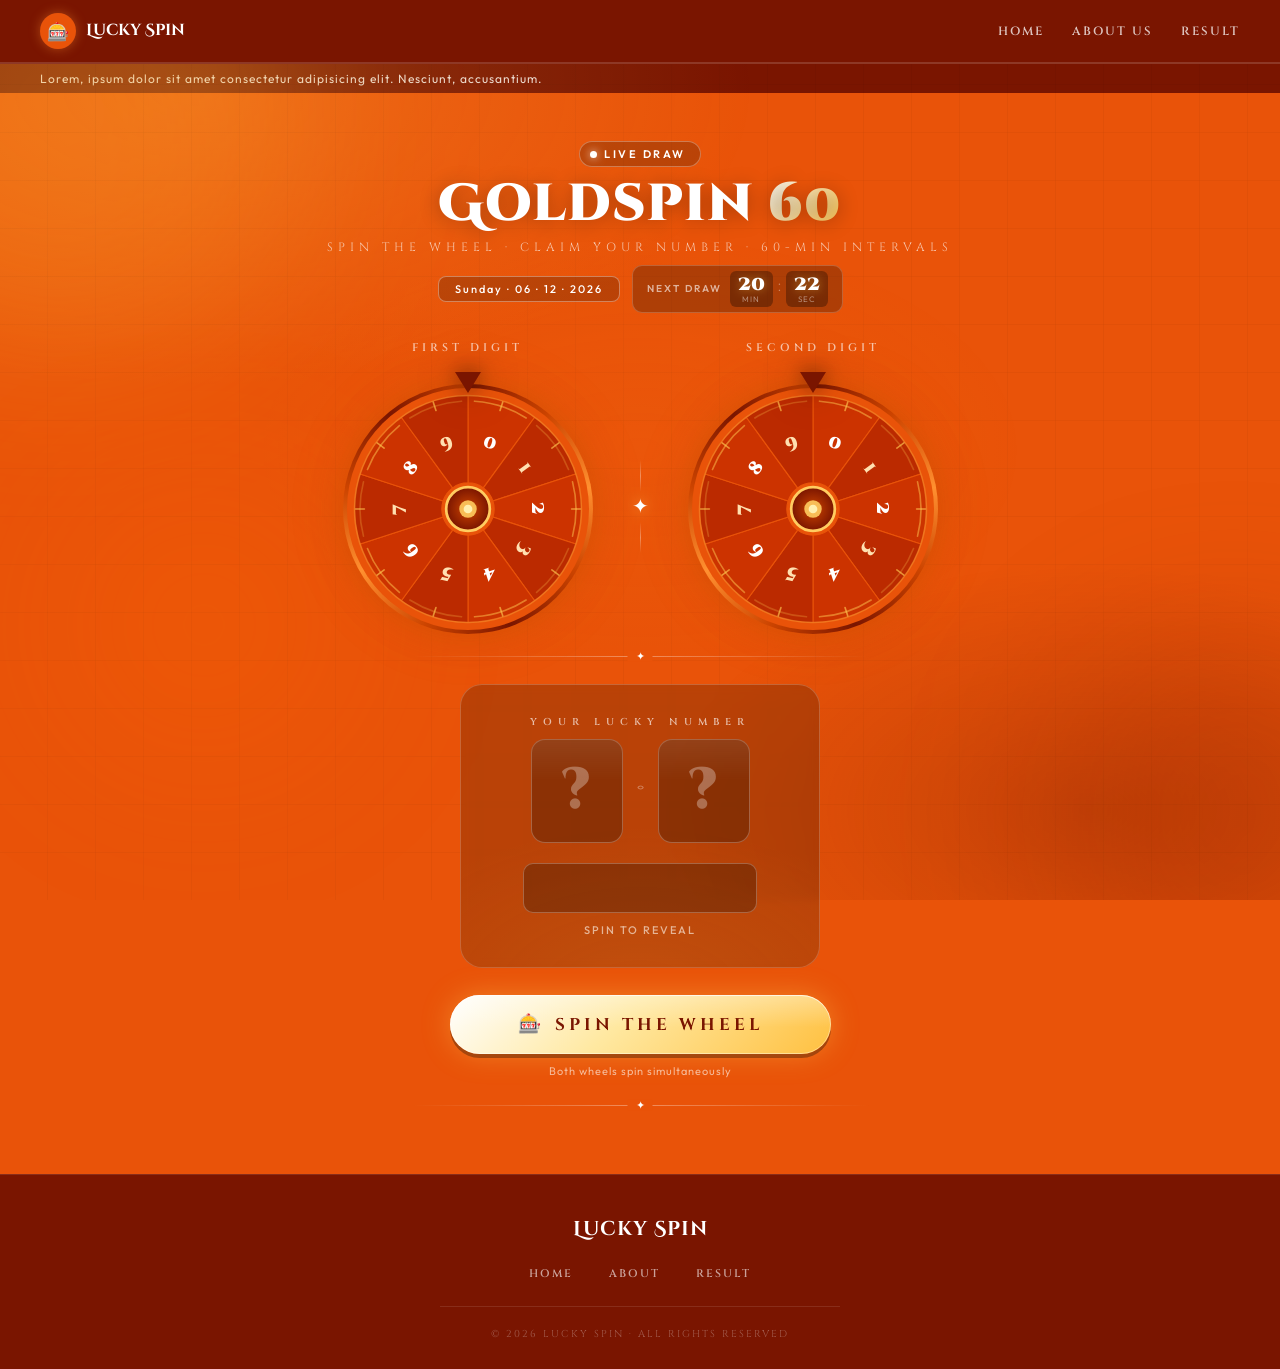
==== goldspin-60.html @ 9b2d977c "Second commit" ====
<!doctype html>
<html lang="en">

<head>
  <meta charset="UTF-8" />
  <meta name="viewport" content="width=device-width, initial-scale=1.0" />
  <title>Goldspin 60 - Lucky Spin</title>
  <link
    href="https://fonts.googleapis.com/css2?family=Cinzel+Decorative:wght@700;900&family=Cinzel:wght@400;600;700&family=Outfit:wght@300;400;500;600&display=swap"
    rel="stylesheet" />
  <link rel="stylesheet" href="style.css">
</head>

<body data-game-mode="goldspin-60">

  <!-- FIXED HEADER -->
  <header class="site-header" id="siteHeader">
    <a class="hdr-logo" href="#">
      <div class="hdr-logo-icon">🎰</div>
      <div class="hdr-logo-text">
        Lucky Spin
      </div>
    </a>
    <nav class="hdr-nav">
      <a href="index.html">Home</a>
      <a href="#">About Us</a>
      <a href="result.html">Result</a>
    </nav>
  </header>

  <!-- LIVE TICKER -->
  <div class="ticker">
    <span class="ticker-text">Lorem, ipsum dolor sit amet consectetur adipisicing elit. Nesciunt, accusantium.</span>
  </div>

  <div class="bg">
    <div class="orb o1"></div>
    <div class="orb o2"></div>
    <div class="orb o3"></div>
  </div>
  <div class="particles" id="particles"></div>

  <main class="wrap">

    <!-- HEADER -->
    <section class="hdr">
      <div class="live-pill"><span class="live-dot"></span>Live Draw</div>
      <h1 class="title">Goldspin <span class="ff">60</span></h1>
      <p class="tagline">Spin the Wheel · Claim Your Number · 60-Min Intervals</p>
      <div class="date-row">
        <span class="date-chip" id="dateChip">—</span>
        <!-- COUNTDOWN -->
        <div class="countdown-wrap">
          <span class="cd-label">Next Draw</span>
          <div class="cd-slots">
            <div class="cd-slot"><span class="cd-num" id="cd-m">00</span><span class="cd-unit">min</span></div>
            <span class="cd-sep">:</span>
            <div class="cd-slot"><span class="cd-num" id="cd-s">00</span><span class="cd-unit">sec</span></div>
          </div>
        </div>
      </div>
    </section>

    <!-- WHEELS -->
    <section class="stage" id="lucky-number">
      <div class="wcol">
        <span class="dtag">First Digit</span>
        <div class="ptr-wrap">
          <div class="ptr">
            <div class="ptr-head"></div>
            <div class="ptr-stem"></div>
          </div>
        </div>
        <div class="wframe">
          <div class="wring" id="ring1"></div>
          <svg class="wsvg" id="wheel1" viewBox="0 0 220 220" xmlns="http://www.w3.org/2000/svg">
            <defs>
              <radialGradient id="hg" cx="50%" cy="50%" r="50%">
                <stop offset="0%" stop-color="#cc4400" />
                <stop offset="100%" stop-color="#7a1500" />
              </radialGradient>
            </defs>
            <g id="w1-group" transform="rotate(0 110 110)"></g>
            <circle cx="110" cy="110" r="20" fill="url(#hg)" stroke="#ffcc60" stroke-width="2.5" />
            <circle cx="110" cy="110" r="8" fill="#ffcc60" opacity=".9" />
            <circle cx="110" cy="110" r="4" fill="#fff0b0" />
          </svg>
        </div>
      </div>
      <div class="conn">
        <div class="cline"></div>
        <div class="cicon">✦</div>
        <div class="cline"></div>
      </div>
      <div class="wcol">
        <span class="dtag">Second Digit</span>
        <div class="ptr-wrap">
          <div class="ptr">
            <div class="ptr-head"></div>
            <div class="ptr-stem"></div>
          </div>
        </div>
        <div class="wframe">
          <div class="wring" id="ring2"></div>
          <svg class="wsvg" id="wheel2" viewBox="0 0 220 220" xmlns="http://www.w3.org/2000/svg">
            <g id="w2-group" transform="rotate(0 110 110)"></g>
            <circle cx="110" cy="110" r="20" fill="url(#hg)" stroke="#ffcc60" stroke-width="2.5" />
            <circle cx="110" cy="110" r="8" fill="#ffcc60" opacity=".9" />
            <circle cx="110" cy="110" r="4" fill="#fff0b0" />
          </svg>
        </div>
      </div>
    </section>

    <div class="rule"></div>

    <div class="rcard" id="resultCard">
      <span class="rbrow">Your Lucky Number</span>
      <div class="rdigits">
        <div class="dbox" id="dbox1"><span class="dval dim" id="dval1">?</span></div>
        <div class="dsep">·</div>
        <div class="dbox" id="dbox2"><span class="dval dim" id="dval2">?</span></div>
      </div>
      <input type="text" id="luckyInput" readonly style="margin-top: 10px; text-align: center; font-size: 18px;">
      <span class="rsub" id="rsub">Spin to reveal</span>
    </div>

    <div class="sarea">
      <button class="sbtn" id="spinBtn" onclick="spinWheels()">
        <span class="sbtn-inner"><span class="sicon">🎰</span>Spin the Wheel</span>
      </button>
      <span class="shint">Both wheels spin simultaneously</span>
    </div>

    <div class="rule"></div>

  </main>

  <!-- FOOTER -->
  <footer class="site-footer">
    <div class="footer-logo">
      Lucky Spin
    </div>
    <nav class="footer-nav">
      <a href="index.html">Home</a>
      <a href="#">About</a>
      <a href="result.html">Result</a>
    </nav>
    <div class="footer-rule"></div>
    <p class="footer-copy">© 2026 Lucky Spin · All Rights Reserved</p>
  </footer>

  <script src="custom.js"></script>
</body>

</html>
---- style.css ----
:root {
    --ink: #e95309;
    --deep: #d14a06;
    --card: #c94200;
    --border: rgba(255, 255, 255, 0.15);
    --gold: #fff0c0;
    --gold2: #ffffff;
    --gold3: #ffe090;
    --crimson: #7a1500;
    --teal: #ff9a40;
    --text: #fff8f0;
    --muted: rgba(255, 255, 255, 0.6);
    --dim: rgba(255, 255, 255, 0.25);
    --glow-g: rgba(255, 230, 150, 0.5);
    --wheel-size: min(220px, 42vw);
    --hdr-h: 64px;
}

@media(max-width:480px) {
    :root {
        --wheel-size: min(148px, 43vw);
        --hdr-h: 56px;
    }
}

@media(min-width:600px) {
    :root {
        --wheel-size: min(240px, 38vw);
    }
}

@media(min-width:900px) {
    :root {
        --wheel-size: 240px;
    }
}

*,
*::before,
*::after {
    margin: 0;
    padding: 0;
    box-sizing: border-box;
}

html {
    font-size: 16px;
    scroll-behavior: smooth;
}

body {
    min-height: 100vh;
    background: var(--ink);
    font-family: "Outfit", sans-serif;
    display: flex;
    flex-direction: column;
    align-items: center;
    overflow-x: hidden;
    position: relative;
}

/* ── FIXED HEADER ── */
.site-header {
    position: fixed;
    top: 0;
    left: 0;
    right: 0;
    z-index: 200;
    height: var(--hdr-h);
    background: var(--crimson);
    border-bottom: 2px solid rgba(255, 255, 255, 0.15);
    display: flex;
    align-items: center;
    justify-content: space-between;
    padding: 0 clamp(14px, 4vw, 40px);
    transition: background 0.3s, box-shadow 0.3s;
}

.site-header.scrolled {
    background: rgba(90, 10, 0, 0.97);
    box-shadow: 0 4px 30px rgba(0, 0, 0, 0.4);
    backdrop-filter: blur(12px);
}

.hdr-logo {
    display: flex;
    align-items: center;
    gap: 10px;
    text-decoration: none;
}

.hdr-logo-icon {
    width: 36px;
    height: 36px;
    border-radius: 50%;
    background: var(--ink);
    display: flex;
    align-items: center;
    justify-content: center;
    font-size: 18px;
    flex-shrink: 0;
    box-shadow: 0 0 12px rgba(255, 150, 50, 0.4);
}

.hdr-logo-text {
    font-family: "Cinzel Decorative", serif;
    font-size: clamp(11px, 2.5vw, 16px);
    font-weight: 700;
    color: #fff;
    line-height: 1.2;
}

.hdr-logo-text span {
    display: block;
    font-family: "Cinzel", serif;
    font-size: 0.7em;
    font-weight: 400;
    color: rgba(255, 255, 255, 0.6);
    letter-spacing: 2px;
    text-transform: uppercase;
}

.hdr-nav {
    display: flex;
    align-items: center;
    gap: clamp(10px, 3vw, 28px);
}

.hdr-nav a {
    font-family: "Cinzel", serif;
    font-size: clamp(9px, 1.8vw, 12px);
    font-weight: 600;
    letter-spacing: 2px;
    text-transform: uppercase;
    color: rgba(255, 255, 255, 0.75);
    text-decoration: none;
    transition: color 0.2s;
    padding: 4px 0;
    border-bottom: 1.5px solid transparent;
}

.hdr-nav a:hover {
    color: #fff;
    border-bottom-color: rgba(255, 200, 80, 0.7);
}

.hdr-nav a.active {
    color: #fff;
    border-bottom-color: #fff;
}

/* ── LIVE TICKER ── */
.ticker {
    width: 100%;
    background: var(--crimson);
    padding: 7px clamp(14px, 4vw, 40px);
    display: flex;
    align-items: center;
    gap: 12px;
    margin-top: var(--hdr-h);
    overflow: hidden;
}

.ticker-label {
    flex-shrink: 0;
    background: var(--ink);
    border-radius: 4px;
    padding: 2px 8px;
    font-size: 10px;
    font-weight: 700;
    letter-spacing: 2px;
    text-transform: uppercase;
    color: #fff;
}

.ticker-text {
    font-size: clamp(10px, 2vw, 12px);
    color: rgba(255, 255, 255, 0.85);
    letter-spacing: 1px;
    white-space: nowrap;
    animation: scrollTicker 28s linear infinite;
}

@keyframes scrollTicker {
    from {
        transform: translateX(100vw);
    }

    to {
        transform: translateX(-100%);
    }
}

/* ── BG ── */
.bg {
    position: fixed;
    inset: 0;
    pointer-events: none;
    z-index: 0;
    overflow: hidden;
}

.bg::before {
    content: "";
    position: absolute;
    inset: 0;
    background:
        radial-gradient(ellipse 80% 60% at 15% 10%, rgba(255, 200, 80, .18) 0%, transparent 55%),
        radial-gradient(ellipse 60% 50% at 85% 90%, rgba(100, 20, 0, .25) 0%, transparent 55%),
        radial-gradient(ellipse 50% 40% at 50% 50%, rgba(255, 120, 20, .1) 0%, transparent 60%);
}

.bg::after {
    content: "";
    position: absolute;
    inset: 0;
    background-image:
        repeating-linear-gradient(0deg, transparent, transparent 47px, rgba(0, 0, 0, .06) 48px),
        repeating-linear-gradient(90deg, transparent, transparent 47px, rgba(0, 0, 0, .06) 48px);
}

.orb {
    position: absolute;
    border-radius: 50%;
    filter: blur(90px);
    opacity: .22;
    animation: drift 20s ease-in-out infinite alternate;
}

.o1 {
    width: 500px;
    height: 500px;
    background: #ffb830;
    top: -15%;
    left: -15%;
    animation-delay: 0s;
}

.o2 {
    width: 350px;
    height: 350px;
    background: #7a1500;
    bottom: -10%;
    right: -10%;
    animation-delay: -8s;
}

.o3 {
    width: 280px;
    height: 280px;
    background: #ff6a00;
    bottom: 15%;
    left: 5%;
    animation-delay: -14s;
}

@keyframes drift {
    from {
        transform: translate(0, 0) scale(1);
    }

    to {
        transform: translate(50px, 35px) scale(1.12);
    }
}

/* ── MAIN WRAP ── */
.wrap {
    position: relative;
    z-index: 10;
    width: 100%;
    max-width: 860px;
    padding: clamp(20px, 5vw, 48px) clamp(14px, 4vw, 40px);
    display: flex;
    flex-direction: column;
    align-items: center;
    gap: clamp(18px, 3vh, 30px);
}

/* ── HEADER SECTION ── */
.hdr {
    text-align: center;
}

.live-pill {
    display: inline-flex;
    align-items: center;
    gap: 7px;
    background: rgba(0, 0, 0, .2);
    border: 1px solid rgba(255, 255, 255, .3);
    border-radius: 100px;
    padding: 5px 14px 5px 10px;
    font-size: clamp(9px, 2vw, 11px);
    font-weight: 600;
    letter-spacing: 2.5px;
    color: #fff;
    text-transform: uppercase;
    margin-bottom: 10px;
}

.live-dot {
    width: 7px;
    height: 7px;
    border-radius: 50%;
    background: #fff;
    box-shadow: 0 0 8px rgba(255, 255, 255, .8);
    animation: blink 1.4s ease-in-out infinite;
}

@keyframes blink {

    0%,
    100% {
        opacity: 1
    }

    50% {
        opacity: .2
    }
}

.title {
    font-family: "Cinzel Decorative", serif;
    font-size: clamp(20px, 5.5vw, 52px);
    font-weight: 900;
    line-height: 1.05;
    color: #fff;
    letter-spacing: 1px;
    text-shadow: 0 2px 20px rgba(0, 0, 0, .3);
}

.ff {
    background: linear-gradient(135deg, #fff 0%, #ffe0a0 50%, #ffc040 100%);
    -webkit-background-clip: text;
    -webkit-text-fill-color: transparent;
    background-clip: text;
}

.tagline {
    margin-top: 7px;
    font-family: "Cinzel", serif;
    font-size: clamp(9px, 2vw, 12px);
    letter-spacing: clamp(2px, 1vw, 5px);
    color: rgba(255, 255, 255, .65);
    text-transform: uppercase;
}

/* ── DATE + COUNTDOWN ROW ── */
.date-row {
    display: flex;
    align-items: center;
    justify-content: center;
    gap: 12px;
    flex-wrap: wrap;
    margin-top: 10px;
}

.date-chip {
    display: inline-block;
    background: rgba(0, 0, 0, .2);
    border: 1px solid rgba(255, 255, 255, .35);
    border-radius: 8px;
    padding: 5px 16px;
    font-size: clamp(9px, 2vw, 11px);
    font-weight: 500;
    letter-spacing: 2px;
    color: #fff;
}

/* ── COUNTDOWN ── */
.countdown-wrap {
    display: flex;
    align-items: center;
    gap: 8px;
    background: rgba(0, 0, 0, .25);
    border: 1px solid rgba(255, 255, 255, .2);
    border-radius: 10px;
    padding: 5px 14px;
}

.cd-label {
    font-size: clamp(8px, 1.8vw, 10px);
    font-weight: 600;
    letter-spacing: 2px;
    color: rgba(255, 255, 255, .6);
    text-transform: uppercase;
    flex-shrink: 0;
}

.cd-slots {
    display: flex;
    align-items: center;
    gap: 5px;
}

.cd-slot {
    display: flex;
    flex-direction: column;
    align-items: center;
    background: rgba(0, 0, 0, .3);
    border-radius: 6px;
    padding: 3px 8px;
    min-width: 36px;
}

.cd-num {
    font-family: "Cinzel Decorative", serif;
    font-size: clamp(14px, 3vw, 20px);
    font-weight: 900;
    color: #fff;
    line-height: 1;
    text-shadow: 0 0 10px rgba(255, 200, 80, .5);
}

.cd-unit {
    font-size: 8px;
    color: rgba(255, 255, 255, .45);
    letter-spacing: 1px;
    text-transform: uppercase;
}

.cd-sep {
    font-family: "Cinzel Decorative", serif;
    font-size: 16px;
    color: rgba(255, 255, 255, .4);
    margin-bottom: 6px;
}

/* ── CURRENT DAY RESULTS ── */
.today-section {
    width: 100%;
    background: rgba(0, 0, 0, .2);
    border: 1px solid rgba(255, 255, 255, .2);
    border-radius: clamp(14px, 3vw, 22px);
    overflow: hidden;
    backdrop-filter: blur(4px);
}

.today-header {
    background: rgba(0, 0, 0, .25);
    padding: 12px 20px;
    display: flex;
    align-items: center;
    justify-content: space-between;
}

.today-title {
    font-family: "Cinzel", serif;
    font-size: clamp(10px, 2vw, 13px);
    font-weight: 700;
    letter-spacing: 3px;
    text-transform: uppercase;
    color: #fff;
}

.today-date-badge {
    background: var(--ink);
    border-radius: 6px;
    padding: 3px 10px;
    font-family: "Cinzel", serif;
    font-size: clamp(9px, 1.8vw, 11px);
    font-weight: 600;
    letter-spacing: 2px;
    color: #fff;
}

.today-grid {
    display: grid;
    grid-template-columns: repeat(8, 1fr);
    gap: 1px;
    background: rgba(255, 255, 255, .08);
}

.today-cell {
    background: rgba(0, 0, 0, .15);
    padding: 12px 6px;
    display: flex;
    flex-direction: column;
    align-items: center;
    gap: 4px;
}

.today-cell:hover {
    background: rgba(255, 255, 255, .05);
}

.tc-round {
    font-family: "Outfit", sans-serif;
    font-size: clamp(8px, 1.5vw, 10px);
    font-weight: 500;
    color: rgba(255, 255, 255, .4);
    letter-spacing: 1px;
}

.tc-patti {
    font-family: "Cinzel Decorative", serif;
    font-size: clamp(13px, 2.5vw, 18px);
    font-weight: 700;
    color: #fff;
    text-shadow: 0 0 8px rgba(255, 200, 80, .3);
}

.tc-num {
    font-family: "Cinzel Decorative", serif;
    font-size: clamp(18px, 3.5vw, 26px);
    font-weight: 900;
    color: #ffd060;
    text-shadow: 0 0 12px rgba(255, 200, 80, .5);
}

.tc-empty .tc-patti,
.tc-empty .tc-num {
    color: rgba(255, 255, 255, .2);
}

@media(max-width:540px) {
    .today-grid {
        grid-template-columns: repeat(4, 1fr);
    }
}

/* ── RULE ── */
.rule {
    width: 100%;
    max-width: 460px;
    height: 1px;
    background: linear-gradient(90deg, transparent, rgba(255, 255, 255, .35), transparent);
    position: relative;
}

.rule::before {
    content: "✦";
    position: absolute;
    top: 50%;
    left: 50%;
    transform: translate(-50%, -50%);
    color: #fff;
    font-size: 11px;
    background: var(--ink);
    padding: 0 8px;
    line-height: 1;
}

/* ── WHEELS ── */
.stage {
    display: flex;
    align-items: center;
    justify-content: center;
    gap: clamp(10px, 3.5vw, 44px);
    width: 100%;
}

.wcol {
    display: flex;
    flex-direction: column;
    align-items: center;
    gap: 0;
}

.dtag {
    font-family: "Cinzel", serif;
    font-size: clamp(8px, 1.8vw, 11px);
    font-weight: 600;
    letter-spacing: clamp(2px, 1vw, 4px);
    color: rgba(255, 255, 255, .65);
    text-transform: uppercase;
    margin-bottom: clamp(6px, 1.5vh, 12px);
}

.ptr-wrap {
    width: var(--wheel-size);
    height: 26px;
    display: flex;
    justify-content: center;
    align-items: flex-end;
    z-index: 20;
    margin-bottom: -4px;
}

.ptr {
    display: flex;
    flex-direction: column;
    align-items: center;
}

.ptr-head {
    width: 0;
    height: 0;
    border-left: clamp(8px, 2vw, 13px) solid transparent;
    border-right: clamp(8px, 2vw, 13px) solid transparent;
    border-top: clamp(14px, 2.8vw, 21px) solid #7a1500;
    filter: drop-shadow(0 0 10px rgba(0, 0, 0, .5)) drop-shadow(0 0 20px rgba(100, 20, 0, .4));
}

.ptr-stem {
    width: 3px;
    height: 0;
    background: #7a1500;
}

.wframe {
    position: relative;
    width: var(--wheel-size);
    height: var(--wheel-size);
}

.wring {
    position: absolute;
    inset: -5px;
    border-radius: 50%;
    background: conic-gradient(from 0deg, #7a1500, #cc4400, #ff9030, #cc4400, #7a1500, #cc4400, #ff9030, #cc4400, #7a1500, #cc4400);
    box-shadow: 0 0 28px rgba(200, 80, 0, .5), 0 0 55px rgba(200, 80, 0, .2);
    transition: box-shadow 0.4s;
    z-index: -1;
}

.wring::before {
    content: "";
    position: absolute;
    inset: 4px;
    border-radius: 50%;
    background: var(--ink);
}

.wring.hot {
    animation: ringPulse 0.55s ease-in-out infinite alternate;
}

@keyframes ringPulse {
    from {
        box-shadow: 0 0 35px rgba(255, 150, 50, .5), 0 0 70px rgba(255, 150, 50, .25);
    }

    to {
        box-shadow: 0 0 65px rgba(255, 200, 80, .7), 0 0 120px rgba(255, 200, 80, .4), 0 0 190px rgba(255, 150, 50, .2);
    }
}

.wsvg {
    width: 100%;
    height: 100%;
    border-radius: 50%;
    display: block;
}

/* CONNECTOR */
.conn {
    display: flex;
    flex-direction: column;
    align-items: center;
    gap: 5px;
    padding-top: clamp(26px, 5vh, 46px);
    flex-shrink: 0;
}

.cline {
    width: 1px;
    height: clamp(20px, 3.5vh, 38px);
    background: linear-gradient(to bottom, transparent, rgba(255, 255, 255, .35), transparent);
}

.cicon {
    font-family: "Cinzel Decorative", serif;
    font-size: clamp(13px, 2.8vw, 20px);
    color: #fff;
    text-shadow: 0 0 14px rgba(255, 200, 80, .7);
    line-height: 1;
}

/* RESULT CARD */
.rcard {
    position: relative;
    background: rgba(0, 0, 0, .2);
    border: 1px solid rgba(255, 255, 255, .2);
    border-radius: clamp(14px, 3vw, 22px);
    padding: clamp(18px, 3vw, 30px) clamp(22px, 5vw, 52px);
    display: flex;
    flex-direction: column;
    align-items: center;
    gap: 10px;
    overflow: hidden;
    transition: border-color 0.4s, box-shadow 0.4s;
    width: 100%;
    max-width: 360px;
    backdrop-filter: blur(4px);
}

.rcard::before {
    content: "";
    position: absolute;
    inset: 0;
    background: radial-gradient(ellipse 80% 60% at 50% 110%, rgba(255, 200, 80, .1), transparent);
    pointer-events: none;
}

.rcard.lit {
    border-color: rgba(255, 255, 255, .55);
    box-shadow: 0 0 40px rgba(255, 200, 80, .2), 0 8px 40px rgba(0, 0, 0, .3);
}

.rbrow {
    font-family: "Cinzel", serif;
    font-size: clamp(8px, 1.8vw, 10px);
    font-weight: 600;
    letter-spacing: clamp(3px, 1vw, 6px);
    color: rgba(255, 255, 255, .65);
    text-transform: uppercase;
}

.rdigits {
    display: flex;
    align-items: center;
    gap: clamp(6px, 2vw, 14px);
}

.dbox {
    width: clamp(60px, 13vw, 92px);
    height: clamp(68px, 15vw, 104px);
    background: rgba(0, 0, 0, .25);
    border: 1.5px solid rgba(255, 255, 255, .25);
    border-radius: clamp(10px, 2vw, 14px);
    display: flex;
    align-items: center;
    justify-content: center;
    overflow: hidden;
    transition: border-color 0.4s, box-shadow 0.4s;
    position: relative;
}

.dbox::after {
    content: "";
    position: absolute;
    top: 0;
    left: 0;
    right: 0;
    height: 40%;
    background: linear-gradient(to bottom, rgba(255, 255, 255, .08), transparent);
    pointer-events: none;
}

.dbox.lit {
    border-color: rgba(255, 255, 255, .7);
    box-shadow: 0 0 18px rgba(255, 200, 80, .25), inset 0 0 22px rgba(255, 200, 80, .1);
}

.dval {
    font-family: "Cinzel Decorative", serif;
    font-size: clamp(34px, 7.5vw, 58px);
    font-weight: 900;
    color: #fff;
    text-shadow: 0 0 18px rgba(255, 200, 80, .6);
    line-height: 1;
    transition: color 0.3s, text-shadow 0.3s;
}

.dval.dim {
    color: rgba(255, 255, 255, .3);
    text-shadow: none;
}

.dsep {
    font-family: "Cinzel Decorative", serif;
    font-size: clamp(26px, 5.5vw, 42px);
    color: rgba(255, 255, 255, .35);
    line-height: 1;
    margin-bottom: 3px;
}

.rsub {
    font-size: clamp(9px, 1.8vw, 11px);
    font-weight: 500;
    letter-spacing: 2px;
    color: rgba(255, 255, 255, .6);
    text-transform: uppercase;
}

/* SPIN BTN */
.sarea {
    display: flex;
    flex-direction: column;
    align-items: center;
    gap: 10px;
}

.sbtn {
    position: relative;
    border: none;
    cursor: pointer;
    border-radius: 100px;
    padding: clamp(13px, 2.5vh, 17px) clamp(32px, 7vw, 68px);
    font-family: "Cinzel", serif;
    font-size: clamp(13px, 2.8vw, 17px);
    font-weight: 700;
    letter-spacing: clamp(2px, 1vw, 4px);
    text-transform: uppercase;
    color: #7a1500;
    background: linear-gradient(135deg, #fff 0%, #ffe8a0 45%, #ffc040 100%);
    box-shadow: 0 4px 0 rgba(0, 0, 0, .3), 0 0 28px rgba(255, 200, 80, .4), inset 0 1px 0 rgba(255, 255, 255, .5);
    transition: transform 0.12s, box-shadow 0.2s, opacity 0.2s;
    overflow: hidden;
}

.sbtn::before {
    content: "";
    position: absolute;
    inset: 0;
    background: linear-gradient(180deg, rgba(255, 255, 255, .3) 0%, transparent 55%);
    border-radius: 100px;
}

.sbtn::after {
    content: "";
    position: absolute;
    inset: 0;
    border-radius: 100px;
    border: 1px solid rgba(255, 255, 255, .4);
}

.sbtn:hover:not(:disabled) {
    transform: translateY(-3px);
    box-shadow: 0 7px 0 rgba(0, 0, 0, .3), 0 0 48px rgba(255, 220, 80, .6), inset 0 1px 0 rgba(255, 255, 255, .5);
}

.sbtn:active:not(:disabled) {
    transform: translateY(2px);
    box-shadow: 0 2px 0 rgba(0, 0, 0, .3), 0 0 18px rgba(255, 200, 80, .3), inset 0 1px 0 rgba(255, 255, 255, .5);
}

.sbtn:disabled {
    opacity: .55;
    cursor: not-allowed;
    transform: none !important;
}

.sbtn-inner {
    display: flex;
    align-items: center;
    gap: 10px;
    position: relative;
    z-index: 1;
}

.sicon {
    font-size: 1.1em;
}

.shint {
    font-size: clamp(9px, 1.8vw, 11px);
    font-weight: 400;
    color: rgba(255, 255, 255, .6);
    letter-spacing: 1px;
}

/* ── OLD RESULTS ── */
.old-section {
    width: 100%;
}

.section-title {
    font-family: "Cinzel", serif;
    font-size: clamp(12px, 2.5vw, 16px);
    font-weight: 700;
    letter-spacing: 4px;
    text-transform: uppercase;
    color: #fff;
    text-align: center;
    margin-bottom: 20px;
    position: relative;
}

.section-title::after {
    content: "";
    display: block;
    margin: 8px auto 0;
    width: 60px;
    height: 2px;
    background: linear-gradient(90deg, transparent, rgba(255, 255, 255, .5), transparent);
}

.old-day-block {
    background: rgba(0, 0, 0, .18);
    border: 1px solid rgba(255, 255, 255, .12);
    border-radius: 16px;
    overflow: hidden;
    margin-bottom: 12px;
    transition: border-color 0.2s;
}

.old-day-block:hover {
    border-color: rgba(255, 255, 255, .25);
}

.old-day-header {
    background: rgba(255, 200, 50, .15);
    padding: 10px 18px;
    font-family: "Cinzel", serif;
    font-size: clamp(10px, 2vw, 13px);
    font-weight: 700;
    letter-spacing: 3px;
    text-transform: uppercase;
    color: #ffd060;
    border-bottom: 1px solid rgba(255, 255, 255, .08);
}

.old-day-grid {
    display: grid;
    grid-template-columns: repeat(8, 1fr);
    gap: 1px;
    background: rgba(255, 255, 255, .05);
}

.old-cell {
    background: rgba(0, 0, 0, .1);
    padding: 10px 4px;
    display: flex;
    flex-direction: column;
    align-items: center;
    gap: 2px;
    transition: background 0.15s;
}

.old-cell:hover {
    background: rgba(255, 255, 255, .06);
}

.oc-label {
    font-size: clamp(7px, 1.3vw, 9px);
    color: rgba(255, 255, 255, .35);
    letter-spacing: 1px;
}

.oc-patti {
    font-family: "Cinzel Decorative", serif;
    font-size: clamp(11px, 2vw, 15px);
    font-weight: 700;
    color: rgba(255, 255, 255, .85);
}

.oc-num {
    font-family: "Cinzel Decorative", serif;
    font-size: clamp(15px, 3vw, 22px);
    font-weight: 900;
    color: #ffd060;
    text-shadow: 0 0 8px rgba(255, 200, 80, .4);
}

.oc-empty {
    color: rgba(255, 255, 255, .2) !important;
    text-shadow: none !important;
}

@media(max-width:540px) {
    .old-day-grid {
        grid-template-columns: repeat(4, 1fr);
    }
}

.load-more-wrap {
    display: flex;
    justify-content: center;
    margin-top: 6px;
}

.load-more-btn {
    border: 1.5px solid rgba(255, 255, 255, .3);
    background: rgba(0, 0, 0, .2);
    color: #fff;
    cursor: pointer;
    border-radius: 100px;
    padding: 11px 36px;
    font-family: "Cinzel", serif;
    font-size: clamp(10px, 2vw, 12px);
    font-weight: 600;
    letter-spacing: 3px;
    text-transform: uppercase;
    transition: background 0.2s, border-color 0.2s, transform 0.15s;
    display: flex;
    align-items: center;
    gap: 8px;
}

.load-more-btn:hover {
    background: rgba(255, 255, 255, .12);
    border-color: rgba(255, 255, 255, .55);
    transform: translateY(-2px);
}

.load-more-btn:active {
    transform: translateY(0);
}

.load-more-btn:disabled {
    opacity: .4;
    cursor: not-allowed;
    transform: none !important;
}

/* ── FOOTER ── */
.site-footer {
    position: relative;
    z-index: 10;
    width: 100%;
    background: var(--crimson);
    border-top: 1px solid rgba(255, 255, 255, .1);
    padding: clamp(24px, 4vw, 40px) clamp(14px, 4vw, 40px) clamp(16px, 3vw, 28px);
    display: flex;
    flex-direction: column;
    align-items: center;
    gap: 20px;
    margin-top: 20px;
}

.footer-logo {
    font-family: "Cinzel Decorative", serif;
    font-size: clamp(14px, 3vw, 20px);
    font-weight: 700;
    color: #fff;
    letter-spacing: 1px;
    text-align: center;
}

.footer-logo span {
    display: block;
    font-family: "Cinzel", serif;
    font-size: 0.55em;
    font-weight: 400;
    color: rgba(255, 255, 255, .5);
    letter-spacing: 4px;
    text-transform: uppercase;
    margin-top: 3px;
}

.footer-nav {
    display: flex;
    align-items: center;
    gap: clamp(16px, 4vw, 36px);
    flex-wrap: wrap;
    justify-content: center;
}

.footer-nav a {
    font-family: "Cinzel", serif;
    font-size: clamp(9px, 1.8vw, 11px);
    font-weight: 600;
    letter-spacing: 2px;
    text-transform: uppercase;
    color: rgba(255, 255, 255, .6);
    text-decoration: none;
    transition: color 0.2s;
    padding: 4px 0;
    border-bottom: 1px solid transparent;
}

.footer-nav a:hover {
    color: #fff;
    border-bottom-color: rgba(255, 200, 80, .6);
}

.footer-rule {
    width: 100%;
    max-width: 400px;
    height: 1px;
    background: rgba(255, 255, 255, .1);
}

.footer-copy {
    font-size: clamp(8px, 1.5vw, 10px);
    color: rgba(255, 255, 255, .3);
    letter-spacing: 2px;
    text-transform: uppercase;
    font-family: "Cinzel", serif;
    text-align: center;
}

/* PARTICLES */
.particles {
    position: fixed;
    inset: 0;
    pointer-events: none;
    z-index: 50;
}

.particle {
    position: absolute;
    opacity: 0;
}

@keyframes burst {
    0% {
        opacity: 1;
        transform: translate(var(--tx0), var(--ty0)) scale(1) rotate(0deg);
    }

    100% {
        opacity: 0;
        transform: translate(var(--tx1), var(--ty1)) scale(.15) rotate(var(--tr));
    }
}

/* ENTRY */
.wrap>* {
    animation: fadeUp 0.6s ease-out both;
}

.wrap>*:nth-child(1) {
    animation-delay: .05s;
}

.wrap>*:nth-child(2) {
    animation-delay: .12s;
}

.wrap>*:nth-child(3) {
    animation-delay: .2s;
}

.wrap>*:nth-child(4) {
    animation-delay: .28s;
}

.wrap>*:nth-child(5) {
    animation-delay: .36s;
}

.wrap>*:nth-child(6) {
    animation-delay: .44s;
}

.wrap>*:nth-child(7) {
    animation-delay: .52s;
}

.wrap>*:nth-child(8) {
    animation-delay: .6s;
}

.wrap>*:nth-child(9) {
    animation-delay: .68s;
}

@keyframes fadeUp {
    from {
        opacity: 0;
        transform: translateY(16px);
    }

    to {
        opacity: 1;
        transform: translateY(0);
    }
}

@keyframes winShake {

    0%,
    100% {
        transform: rotate(0) scale(1);
    }

    20% {
        transform: rotate(-2deg) scale(1.03);
    }

    40% {
        transform: rotate(2deg) scale(1.03);
    }

    60% {
        transform: rotate(-1.5deg) scale(1.02);
    }

    80% {
        transform: rotate(1.5deg) scale(1.02);
    }
}

.celebrating {
    animation: winShake 0.5s ease-in-out 3;
}

input#luckyInput {
    width: auto;
    height: 50px;
    background: rgba(0, 0, 0, .25);
    border: 1.5px solid rgba(255, 255, 255, .25);
    border-radius: 10px;
    display: flex;
    align-items: center;
    justify-content: center;
    overflow: hidden;
    transition: all 0.4s ease-in-out;
    position: relative;
    outline: none;
    color: #fff;
    font-size: 25px;
}

/* ── GAME MODES ── */
.game-modes {
    display: flex;
    gap: 40px;
    justify-content: center;
    flex-wrap: wrap;
    margin-top: 40px;
}

.mode-card {
    background: rgba(0, 0, 0, .2);
    border: 2px solid rgba(255, 255, 255, .15);
    border-radius: 20px;
    padding: 40px 30px;
    text-align: center;
    min-width: 280px;
    transition: all 0.3s ease;
    position: relative;
    overflow: hidden;
}

.mode-card::before {
    content: "";
    position: absolute;
    top: 0;
    left: 0;
    right: 0;
    bottom: 0;
    background: linear-gradient(135deg, rgba(255, 200, 80, .1) 0%, transparent 50%);
    opacity: 0;
    transition: opacity 0.3s ease;
}

.mode-card:hover {
    border-color: rgba(255, 200, 80, .4);
    transform: translateY(-5px);
    box-shadow: 0 10px 30px rgba(0, 0, 0, .3);
}

.mode-card:hover::before {
    opacity: 1;
}

.mode-card h2 {
    font-family: "Cinzel Decorative", serif;
    font-size: 28px;
    font-weight: 700;
    color: #fff;
    margin-bottom: 10px;
    text-shadow: 0 2px 4px rgba(0, 0, 0, .5);
}

.mode-card p {
    font-family: "Outfit", sans-serif;
    font-size: 16px;
    color: rgba(255, 255, 255, .7);
    margin-bottom: 30px;
}

.mode-btn {
    display: inline-block;
    background: linear-gradient(135deg, #fff 0%, #ffe8a0 45%, #ffc040 100%);
    border: none;
    border-radius: 25px;
    padding: 15px 30px;
    font-family: "Cinzel", serif;
    font-size: 16px;
    font-weight: 700;
    letter-spacing: 2px;
    text-transform: uppercase;
    color: #7a1500;
    text-decoration: none;
    box-shadow: 0 4px 0 rgba(0, 0, 0, .3), 0 0 20px rgba(255, 200, 80, .3);
    transition: all 0.2s ease;
    position: relative;
    z-index: 1;
}

.mode-btn:hover {
    transform: translateY(-2px);
    box-shadow: 0 6px 0 rgba(0, 0, 0, .3), 0 0 30px rgba(255, 220, 80, .5);
}

.mode-btn:active {
    transform: translateY(1px);
    box-shadow: 0 2px 0 rgba(0, 0, 0, .3), 0 0 15px rgba(255, 200, 80, .2);
}

@media(max-width: 768px) {
    .game-modes {
        gap: 20px;
    }
    
    .mode-card {
        min-width: 250px;
        padding: 30px 20px;
    }
}
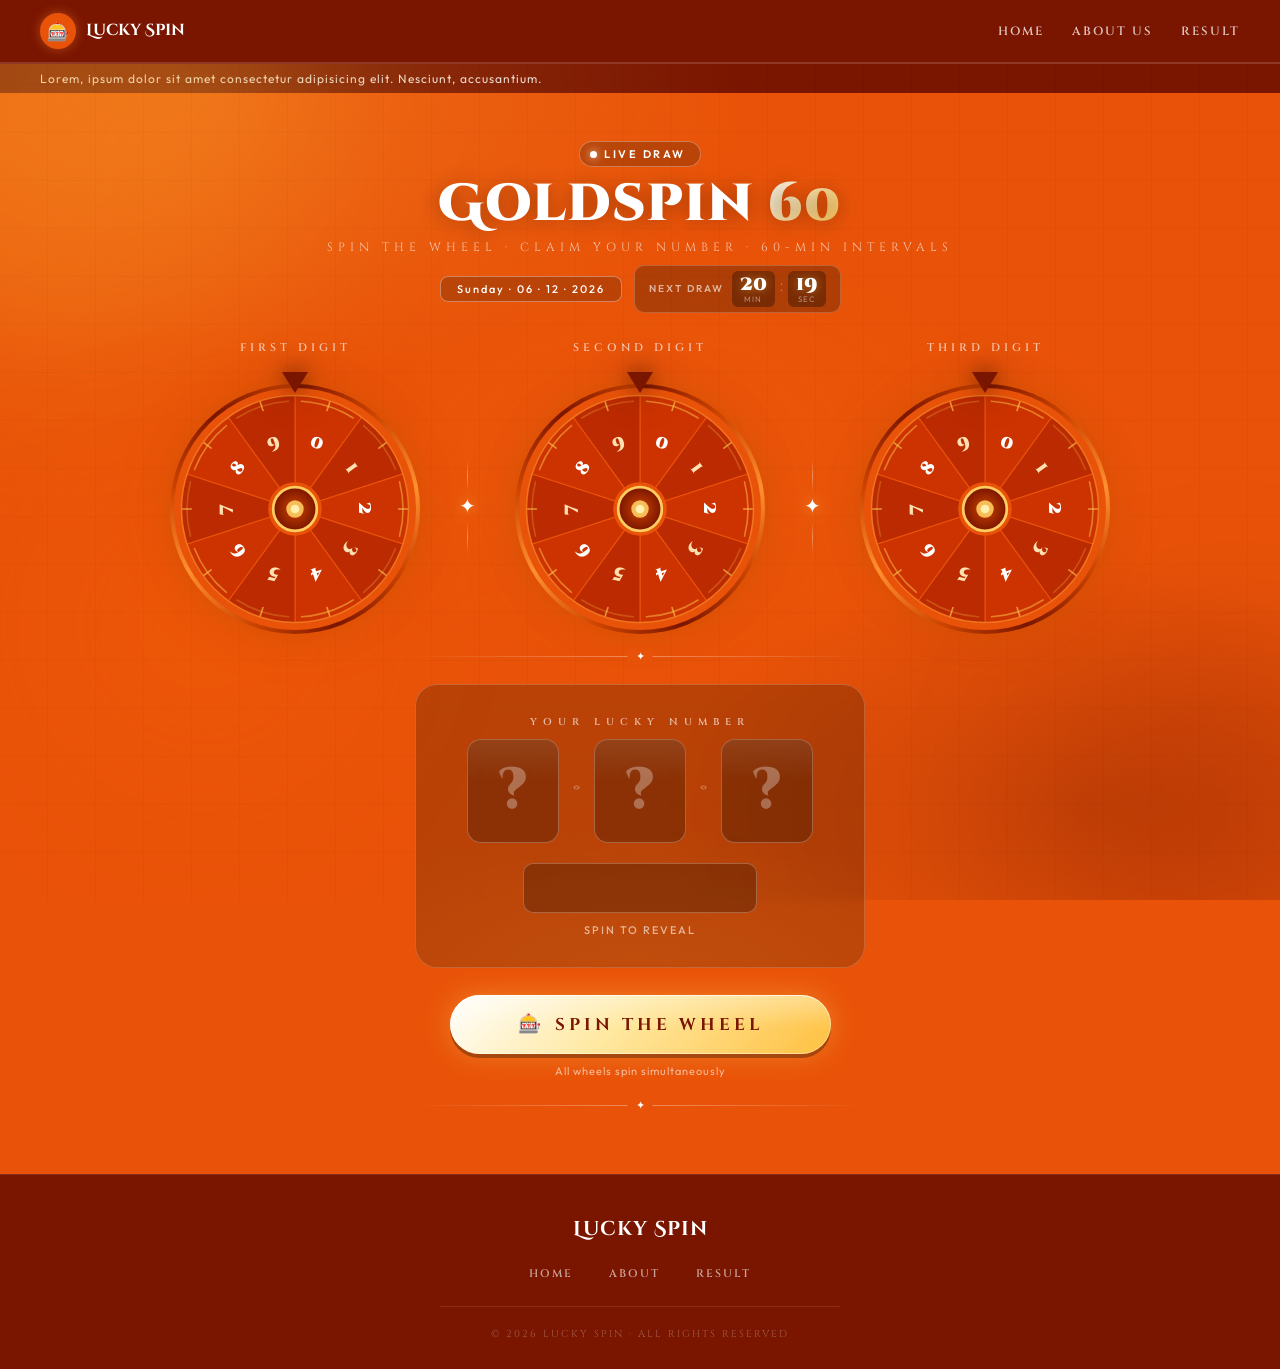
==== commit eb4d48a7: "add one more spin" ====
--- a/goldspin-60.html
+++ b/goldspin-60.html
@@ -110,6 +110,29 @@
           </svg>
         </div>
       </div>
+      <div class="conn">
+        <div class="cline"></div>
+        <div class="cicon">✦</div>
+        <div class="cline"></div>
+      </div>
+      <div class="wcol">
+        <span class="dtag">Third Digit</span>
+        <div class="ptr-wrap">
+          <div class="ptr">
+            <div class="ptr-head"></div>
+            <div class="ptr-stem"></div>
+          </div>
+        </div>
+        <div class="wframe">
+          <div class="wring" id="ring3"></div>
+          <svg class="wsvg" id="wheel3" viewBox="0 0 220 220" xmlns="http://www.w3.org/2000/svg">
+            <g id="w3-group" transform="rotate(0 110 110)"></g>
+            <circle cx="110" cy="110" r="20" fill="url(#hg)" stroke="#ffcc60" stroke-width="2.5" />
+            <circle cx="110" cy="110" r="8" fill="#ffcc60" opacity=".9" />
+            <circle cx="110" cy="110" r="4" fill="#fff0b0" />
+          </svg>
+        </div>
+      </div>
     </section>
 
     <div class="rule"></div>
@@ -120,6 +143,8 @@
         <div class="dbox" id="dbox1"><span class="dval dim" id="dval1">?</span></div>
         <div class="dsep">·</div>
         <div class="dbox" id="dbox2"><span class="dval dim" id="dval2">?</span></div>
+        <div class="dsep">·</div>
+        <div class="dbox" id="dbox3"><span class="dval dim" id="dval3">?</span></div>
       </div>
       <input type="text" id="luckyInput" readonly style="margin-top: 10px; text-align: center; font-size: 18px;">
       <span class="rsub" id="rsub">Spin to reveal</span>
@@ -129,7 +154,7 @@
       <button class="sbtn" id="spinBtn" onclick="spinWheels()">
         <span class="sbtn-inner"><span class="sicon">🎰</span>Spin the Wheel</span>
       </button>
-      <span class="shint">Both wheels spin simultaneously</span>
+      <span class="shint">All wheels spin simultaneously</span>
     </div>
 
     <div class="rule"></div>
--- a/style.css
+++ b/style.css
@@ -1,1295 +1,1414 @@
 :root {
-    --ink: #e95309;
-    --deep: #d14a06;
-    --card: #c94200;
-    --border: rgba(255, 255, 255, 0.15);
-    --gold: #fff0c0;
-    --gold2: #ffffff;
-    --gold3: #ffe090;
-    --crimson: #7a1500;
-    --teal: #ff9a40;
-    --text: #fff8f0;
-    --muted: rgba(255, 255, 255, 0.6);
-    --dim: rgba(255, 255, 255, 0.25);
-    --glow-g: rgba(255, 230, 150, 0.5);
-    --wheel-size: min(220px, 42vw);
-    --hdr-h: 64px;
-}
-
-@media(max-width:480px) {
-    :root {
-        --wheel-size: min(148px, 43vw);
-        --hdr-h: 56px;
-    }
-}
-
-@media(min-width:600px) {
-    :root {
-        --wheel-size: min(240px, 38vw);
-    }
-}
-
-@media(min-width:900px) {
-    :root {
-        --wheel-size: 240px;
-    }
+  --ink: #e95309;
+  --deep: #d14a06;
+  --card: #c94200;
+  --border: rgba(255, 255, 255, 0.15);
+  --gold: #fff0c0;
+  --gold2: #ffffff;
+  --gold3: #ffe090;
+  --crimson: #7a1500;
+  --teal: #ff9a40;
+  --text: #fff8f0;
+  --muted: rgba(255, 255, 255, 0.6);
+  --dim: rgba(255, 255, 255, 0.25);
+  --glow-g: rgba(255, 230, 150, 0.5);
+  --wheel-size: min(220px, 42vw);
+  --hdr-h: 64px;
+}
+
+@media (max-width: 480px) {
+  :root {
+    --wheel-size: min(120px, 40vw);
+    --hdr-h: 56px;
+  }
+}
+
+@media (min-width: 600px) {
+  :root {
+    --wheel-size: min(240px, 38vw);
+  }
+}
+
+@media (min-width: 900px) {
+  :root {
+    --wheel-size: 240px;
+  }
 }
 
 *,
 *::before,
 *::after {
-    margin: 0;
-    padding: 0;
-    box-sizing: border-box;
+  margin: 0;
+  padding: 0;
+  box-sizing: border-box;
 }
 
 html {
-    font-size: 16px;
-    scroll-behavior: smooth;
+  font-size: 16px;
+  scroll-behavior: smooth;
 }
 
 body {
-    min-height: 100vh;
-    background: var(--ink);
-    font-family: "Outfit", sans-serif;
-    display: flex;
-    flex-direction: column;
-    align-items: center;
-    overflow-x: hidden;
-    position: relative;
+  min-height: 100vh;
+  background: var(--ink);
+  font-family: "Outfit", sans-serif;
+  display: flex;
+  flex-direction: column;
+  align-items: center;
+  overflow-x: hidden;
+  position: relative;
 }
 
 /* ── FIXED HEADER ── */
 .site-header {
-    position: fixed;
-    top: 0;
-    left: 0;
-    right: 0;
-    z-index: 200;
-    height: var(--hdr-h);
-    background: var(--crimson);
-    border-bottom: 2px solid rgba(255, 255, 255, 0.15);
-    display: flex;
-    align-items: center;
-    justify-content: space-between;
-    padding: 0 clamp(14px, 4vw, 40px);
-    transition: background 0.3s, box-shadow 0.3s;
+  position: fixed;
+  top: 0;
+  left: 0;
+  right: 0;
+  z-index: 200;
+  height: var(--hdr-h);
+  background: var(--crimson);
+  border-bottom: 2px solid rgba(255, 255, 255, 0.15);
+  display: flex;
+  align-items: center;
+  justify-content: space-between;
+  padding: 0 clamp(14px, 4vw, 40px);
+  transition:
+    background 0.3s,
+    box-shadow 0.3s;
 }
 
 .site-header.scrolled {
-    background: rgba(90, 10, 0, 0.97);
-    box-shadow: 0 4px 30px rgba(0, 0, 0, 0.4);
-    backdrop-filter: blur(12px);
+  background: rgba(90, 10, 0, 0.97);
+  box-shadow: 0 4px 30px rgba(0, 0, 0, 0.4);
+  backdrop-filter: blur(12px);
 }
 
 .hdr-logo {
-    display: flex;
-    align-items: center;
-    gap: 10px;
-    text-decoration: none;
+  display: flex;
+  align-items: center;
+  gap: 10px;
+  text-decoration: none;
 }
 
 .hdr-logo-icon {
-    width: 36px;
-    height: 36px;
-    border-radius: 50%;
-    background: var(--ink);
-    display: flex;
-    align-items: center;
-    justify-content: center;
-    font-size: 18px;
-    flex-shrink: 0;
-    box-shadow: 0 0 12px rgba(255, 150, 50, 0.4);
+  width: 36px;
+  height: 36px;
+  border-radius: 50%;
+  background: var(--ink);
+  display: flex;
+  align-items: center;
+  justify-content: center;
+  font-size: 18px;
+  flex-shrink: 0;
+  box-shadow: 0 0 12px rgba(255, 150, 50, 0.4);
 }
 
 .hdr-logo-text {
-    font-family: "Cinzel Decorative", serif;
-    font-size: clamp(11px, 2.5vw, 16px);
-    font-weight: 700;
-    color: #fff;
-    line-height: 1.2;
+  font-family: "Cinzel Decorative", serif;
+  font-size: clamp(11px, 2.5vw, 16px);
+  font-weight: 700;
+  color: #fff;
+  line-height: 1.2;
 }
 
 .hdr-logo-text span {
-    display: block;
-    font-family: "Cinzel", serif;
-    font-size: 0.7em;
-    font-weight: 400;
-    color: rgba(255, 255, 255, 0.6);
-    letter-spacing: 2px;
-    text-transform: uppercase;
+  display: block;
+  font-family: "Cinzel", serif;
+  font-size: 0.7em;
+  font-weight: 400;
+  color: rgba(255, 255, 255, 0.6);
+  letter-spacing: 2px;
+  text-transform: uppercase;
 }
 
 .hdr-nav {
-    display: flex;
-    align-items: center;
-    gap: clamp(10px, 3vw, 28px);
+  display: flex;
+  align-items: center;
+  gap: clamp(10px, 3vw, 28px);
 }
 
 .hdr-nav a {
-    font-family: "Cinzel", serif;
-    font-size: clamp(9px, 1.8vw, 12px);
-    font-weight: 600;
-    letter-spacing: 2px;
-    text-transform: uppercase;
-    color: rgba(255, 255, 255, 0.75);
-    text-decoration: none;
-    transition: color 0.2s;
-    padding: 4px 0;
-    border-bottom: 1.5px solid transparent;
+  font-family: "Cinzel", serif;
+  font-size: clamp(9px, 1.8vw, 12px);
+  font-weight: 600;
+  letter-spacing: 2px;
+  text-transform: uppercase;
+  color: rgba(255, 255, 255, 0.75);
+  text-decoration: none;
+  transition: color 0.2s;
+  padding: 4px 0;
+  border-bottom: 1.5px solid transparent;
 }
 
 .hdr-nav a:hover {
-    color: #fff;
-    border-bottom-color: rgba(255, 200, 80, 0.7);
+  color: #fff;
+  border-bottom-color: rgba(255, 200, 80, 0.7);
 }
 
 .hdr-nav a.active {
-    color: #fff;
-    border-bottom-color: #fff;
+  color: #fff;
+  border-bottom-color: #fff;
 }
 
 /* ── LIVE TICKER ── */
 .ticker {
-    width: 100%;
-    background: var(--crimson);
-    padding: 7px clamp(14px, 4vw, 40px);
-    display: flex;
-    align-items: center;
-    gap: 12px;
-    margin-top: var(--hdr-h);
-    overflow: hidden;
+  width: 100%;
+  background: var(--crimson);
+  padding: 7px clamp(14px, 4vw, 40px);
+  display: flex;
+  align-items: center;
+  gap: 12px;
+  margin-top: var(--hdr-h);
+  overflow: hidden;
 }
 
 .ticker-label {
-    flex-shrink: 0;
-    background: var(--ink);
-    border-radius: 4px;
-    padding: 2px 8px;
-    font-size: 10px;
-    font-weight: 700;
-    letter-spacing: 2px;
-    text-transform: uppercase;
-    color: #fff;
+  flex-shrink: 0;
+  background: var(--ink);
+  border-radius: 4px;
+  padding: 2px 8px;
+  font-size: 10px;
+  font-weight: 700;
+  letter-spacing: 2px;
+  text-transform: uppercase;
+  color: #fff;
 }
 
 .ticker-text {
-    font-size: clamp(10px, 2vw, 12px);
-    color: rgba(255, 255, 255, 0.85);
-    letter-spacing: 1px;
-    white-space: nowrap;
-    animation: scrollTicker 28s linear infinite;
+  font-size: clamp(10px, 2vw, 12px);
+  color: rgba(255, 255, 255, 0.85);
+  letter-spacing: 1px;
+  white-space: nowrap;
+  animation: scrollTicker 28s linear infinite;
 }
 
 @keyframes scrollTicker {
-    from {
-        transform: translateX(100vw);
-    }
-
-    to {
-        transform: translateX(-100%);
-    }
+  from {
+    transform: translateX(100vw);
+  }
+
+  to {
+    transform: translateX(-100%);
+  }
 }
 
 /* ── BG ── */
 .bg {
-    position: fixed;
-    inset: 0;
-    pointer-events: none;
-    z-index: 0;
-    overflow: hidden;
+  position: fixed;
+  inset: 0;
+  pointer-events: none;
+  z-index: 0;
+  overflow: hidden;
 }
 
 .bg::before {
-    content: "";
-    position: absolute;
-    inset: 0;
-    background:
-        radial-gradient(ellipse 80% 60% at 15% 10%, rgba(255, 200, 80, .18) 0%, transparent 55%),
-        radial-gradient(ellipse 60% 50% at 85% 90%, rgba(100, 20, 0, .25) 0%, transparent 55%),
-        radial-gradient(ellipse 50% 40% at 50% 50%, rgba(255, 120, 20, .1) 0%, transparent 60%);
+  content: "";
+  position: absolute;
+  inset: 0;
+  background:
+    radial-gradient(
+      ellipse 80% 60% at 15% 10%,
+      rgba(255, 200, 80, 0.18) 0%,
+      transparent 55%
+    ),
+    radial-gradient(
+      ellipse 60% 50% at 85% 90%,
+      rgba(100, 20, 0, 0.25) 0%,
+      transparent 55%
+    ),
+    radial-gradient(
+      ellipse 50% 40% at 50% 50%,
+      rgba(255, 120, 20, 0.1) 0%,
+      transparent 60%
+    );
 }
 
 .bg::after {
-    content: "";
-    position: absolute;
-    inset: 0;
-    background-image:
-        repeating-linear-gradient(0deg, transparent, transparent 47px, rgba(0, 0, 0, .06) 48px),
-        repeating-linear-gradient(90deg, transparent, transparent 47px, rgba(0, 0, 0, .06) 48px);
+  content: "";
+  position: absolute;
+  inset: 0;
+  background-image:
+    repeating-linear-gradient(
+      0deg,
+      transparent,
+      transparent 47px,
+      rgba(0, 0, 0, 0.06) 48px
+    ),
+    repeating-linear-gradient(
+      90deg,
+      transparent,
+      transparent 47px,
+      rgba(0, 0, 0, 0.06) 48px
+    );
 }
 
 .orb {
-    position: absolute;
-    border-radius: 50%;
-    filter: blur(90px);
-    opacity: .22;
-    animation: drift 20s ease-in-out infinite alternate;
+  position: absolute;
+  border-radius: 50%;
+  filter: blur(90px);
+  opacity: 0.22;
+  animation: drift 20s ease-in-out infinite alternate;
 }
 
 .o1 {
-    width: 500px;
-    height: 500px;
-    background: #ffb830;
-    top: -15%;
-    left: -15%;
-    animation-delay: 0s;
+  width: 500px;
+  height: 500px;
+  background: #ffb830;
+  top: -15%;
+  left: -15%;
+  animation-delay: 0s;
 }
 
 .o2 {
-    width: 350px;
-    height: 350px;
-    background: #7a1500;
-    bottom: -10%;
-    right: -10%;
-    animation-delay: -8s;
+  width: 350px;
+  height: 350px;
+  background: #7a1500;
+  bottom: -10%;
+  right: -10%;
+  animation-delay: -8s;
 }
 
 .o3 {
-    width: 280px;
-    height: 280px;
-    background: #ff6a00;
-    bottom: 15%;
-    left: 5%;
-    animation-delay: -14s;
+  width: 280px;
+  height: 280px;
+  background: #ff6a00;
+  bottom: 15%;
+  left: 5%;
+  animation-delay: -14s;
 }
 
 @keyframes drift {
-    from {
-        transform: translate(0, 0) scale(1);
-    }
-
-    to {
-        transform: translate(50px, 35px) scale(1.12);
-    }
+  from {
+    transform: translate(0, 0) scale(1);
+  }
+
+  to {
+    transform: translate(50px, 35px) scale(1.12);
+  }
 }
 
 /* ── MAIN WRAP ── */
 .wrap {
-    position: relative;
-    z-index: 10;
-    width: 100%;
-    max-width: 860px;
-    padding: clamp(20px, 5vw, 48px) clamp(14px, 4vw, 40px);
-    display: flex;
-    flex-direction: column;
-    align-items: center;
-    gap: clamp(18px, 3vh, 30px);
+  position: relative;
+  z-index: 10;
+  width: 100%;
+  max-width: 860px;
+  padding: clamp(20px, 5vw, 48px) clamp(14px, 4vw, 40px);
+  display: flex;
+  flex-direction: column;
+  align-items: center;
+  gap: clamp(18px, 3vh, 30px);
 }
 
 /* ── HEADER SECTION ── */
 .hdr {
-    text-align: center;
+  text-align: center;
 }
 
 .live-pill {
-    display: inline-flex;
-    align-items: center;
-    gap: 7px;
-    background: rgba(0, 0, 0, .2);
-    border: 1px solid rgba(255, 255, 255, .3);
-    border-radius: 100px;
-    padding: 5px 14px 5px 10px;
-    font-size: clamp(9px, 2vw, 11px);
-    font-weight: 600;
-    letter-spacing: 2.5px;
-    color: #fff;
-    text-transform: uppercase;
-    margin-bottom: 10px;
+  display: inline-flex;
+  align-items: center;
+  gap: 7px;
+  background: rgba(0, 0, 0, 0.2);
+  border: 1px solid rgba(255, 255, 255, 0.3);
+  border-radius: 100px;
+  padding: 5px 14px 5px 10px;
+  font-size: clamp(9px, 2vw, 11px);
+  font-weight: 600;
+  letter-spacing: 2.5px;
+  color: #fff;
+  text-transform: uppercase;
+  margin-bottom: 10px;
 }
 
 .live-dot {
-    width: 7px;
-    height: 7px;
-    border-radius: 50%;
-    background: #fff;
-    box-shadow: 0 0 8px rgba(255, 255, 255, .8);
-    animation: blink 1.4s ease-in-out infinite;
+  width: 7px;
+  height: 7px;
+  border-radius: 50%;
+  background: #fff;
+  box-shadow: 0 0 8px rgba(255, 255, 255, 0.8);
+  animation: blink 1.4s ease-in-out infinite;
 }
 
 @keyframes blink {
-
-    0%,
-    100% {
-        opacity: 1
-    }
-
-    50% {
-        opacity: .2
-    }
+  0%,
+  100% {
+    opacity: 1;
+  }
+
+  50% {
+    opacity: 0.2;
+  }
 }
 
 .title {
-    font-family: "Cinzel Decorative", serif;
-    font-size: clamp(20px, 5.5vw, 52px);
-    font-weight: 900;
-    line-height: 1.05;
-    color: #fff;
-    letter-spacing: 1px;
-    text-shadow: 0 2px 20px rgba(0, 0, 0, .3);
+  font-family: "Cinzel Decorative", serif;
+  font-size: clamp(20px, 5.5vw, 52px);
+  font-weight: 900;
+  line-height: 1.05;
+  color: #fff;
+  letter-spacing: 1px;
+  text-shadow: 0 2px 20px rgba(0, 0, 0, 0.3);
 }
 
 .ff {
-    background: linear-gradient(135deg, #fff 0%, #ffe0a0 50%, #ffc040 100%);
-    -webkit-background-clip: text;
-    -webkit-text-fill-color: transparent;
-    background-clip: text;
+  background: linear-gradient(135deg, #fff 0%, #ffe0a0 50%, #ffc040 100%);
+  -webkit-background-clip: text;
+  -webkit-text-fill-color: transparent;
+  background-clip: text;
 }
 
 .tagline {
-    margin-top: 7px;
-    font-family: "Cinzel", serif;
-    font-size: clamp(9px, 2vw, 12px);
-    letter-spacing: clamp(2px, 1vw, 5px);
-    color: rgba(255, 255, 255, .65);
-    text-transform: uppercase;
+  margin-top: 7px;
+  font-family: "Cinzel", serif;
+  font-size: clamp(9px, 2vw, 12px);
+  letter-spacing: clamp(2px, 1vw, 5px);
+  color: rgba(255, 255, 255, 0.65);
+  text-transform: uppercase;
 }
 
 /* ── DATE + COUNTDOWN ROW ── */
 .date-row {
-    display: flex;
-    align-items: center;
-    justify-content: center;
-    gap: 12px;
-    flex-wrap: wrap;
-    margin-top: 10px;
+  display: flex;
+  align-items: center;
+  justify-content: center;
+  gap: 12px;
+  flex-wrap: wrap;
+  margin-top: 10px;
 }
 
 .date-chip {
-    display: inline-block;
-    background: rgba(0, 0, 0, .2);
-    border: 1px solid rgba(255, 255, 255, .35);
-    border-radius: 8px;
-    padding: 5px 16px;
-    font-size: clamp(9px, 2vw, 11px);
-    font-weight: 500;
-    letter-spacing: 2px;
-    color: #fff;
+  display: inline-block;
+  background: rgba(0, 0, 0, 0.2);
+  border: 1px solid rgba(255, 255, 255, 0.35);
+  border-radius: 8px;
+  padding: 5px 16px;
+  font-size: clamp(9px, 2vw, 11px);
+  font-weight: 500;
+  letter-spacing: 2px;
+  color: #fff;
 }
 
 /* ── COUNTDOWN ── */
 .countdown-wrap {
-    display: flex;
-    align-items: center;
-    gap: 8px;
-    background: rgba(0, 0, 0, .25);
-    border: 1px solid rgba(255, 255, 255, .2);
-    border-radius: 10px;
-    padding: 5px 14px;
+  display: flex;
+  align-items: center;
+  gap: 8px;
+  background: rgba(0, 0, 0, 0.25);
+  border: 1px solid rgba(255, 255, 255, 0.2);
+  border-radius: 10px;
+  padding: 5px 14px;
 }
 
 .cd-label {
-    font-size: clamp(8px, 1.8vw, 10px);
-    font-weight: 600;
-    letter-spacing: 2px;
-    color: rgba(255, 255, 255, .6);
-    text-transform: uppercase;
-    flex-shrink: 0;
+  font-size: clamp(8px, 1.8vw, 10px);
+  font-weight: 600;
+  letter-spacing: 2px;
+  color: rgba(255, 255, 255, 0.6);
+  text-transform: uppercase;
+  flex-shrink: 0;
 }
 
 .cd-slots {
-    display: flex;
-    align-items: center;
-    gap: 5px;
+  display: flex;
+  align-items: center;
+  gap: 5px;
 }
 
 .cd-slot {
-    display: flex;
-    flex-direction: column;
-    align-items: center;
-    background: rgba(0, 0, 0, .3);
-    border-radius: 6px;
-    padding: 3px 8px;
-    min-width: 36px;
+  display: flex;
+  flex-direction: column;
+  align-items: center;
+  background: rgba(0, 0, 0, 0.3);
+  border-radius: 6px;
+  padding: 3px 8px;
+  min-width: 36px;
 }
 
 .cd-num {
-    font-family: "Cinzel Decorative", serif;
-    font-size: clamp(14px, 3vw, 20px);
-    font-weight: 900;
-    color: #fff;
-    line-height: 1;
-    text-shadow: 0 0 10px rgba(255, 200, 80, .5);
+  font-family: "Cinzel Decorative", serif;
+  font-size: clamp(14px, 3vw, 20px);
+  font-weight: 900;
+  color: #fff;
+  line-height: 1;
+  text-shadow: 0 0 10px rgba(255, 200, 80, 0.5);
 }
 
 .cd-unit {
-    font-size: 8px;
-    color: rgba(255, 255, 255, .45);
-    letter-spacing: 1px;
-    text-transform: uppercase;
+  font-size: 8px;
+  color: rgba(255, 255, 255, 0.45);
+  letter-spacing: 1px;
+  text-transform: uppercase;
 }
 
 .cd-sep {
-    font-family: "Cinzel Decorative", serif;
-    font-size: 16px;
-    color: rgba(255, 255, 255, .4);
-    margin-bottom: 6px;
+  font-family: "Cinzel Decorative", serif;
+  font-size: 16px;
+  color: rgba(255, 255, 255, 0.4);
+  margin-bottom: 6px;
 }
 
 /* ── CURRENT DAY RESULTS ── */
 .today-section {
-    width: 100%;
-    background: rgba(0, 0, 0, .2);
-    border: 1px solid rgba(255, 255, 255, .2);
-    border-radius: clamp(14px, 3vw, 22px);
-    overflow: hidden;
-    backdrop-filter: blur(4px);
+  width: 100%;
+  background: rgba(0, 0, 0, 0.2);
+  border: 1px solid rgba(255, 255, 255, 0.2);
+  border-radius: clamp(14px, 3vw, 22px);
+  overflow: hidden;
+  backdrop-filter: blur(4px);
 }
 
 .today-header {
-    background: rgba(0, 0, 0, .25);
-    padding: 12px 20px;
-    display: flex;
-    align-items: center;
-    justify-content: space-between;
+  background: rgba(0, 0, 0, 0.25);
+  padding: 12px 20px;
+  display: flex;
+  align-items: center;
+  justify-content: space-between;
 }
 
 .today-title {
-    font-family: "Cinzel", serif;
-    font-size: clamp(10px, 2vw, 13px);
-    font-weight: 700;
-    letter-spacing: 3px;
-    text-transform: uppercase;
-    color: #fff;
+  font-family: "Cinzel", serif;
+  font-size: clamp(10px, 2vw, 13px);
+  font-weight: 700;
+  letter-spacing: 3px;
+  text-transform: uppercase;
+  color: #fff;
 }
 
 .today-date-badge {
-    background: var(--ink);
-    border-radius: 6px;
-    padding: 3px 10px;
-    font-family: "Cinzel", serif;
-    font-size: clamp(9px, 1.8vw, 11px);
-    font-weight: 600;
-    letter-spacing: 2px;
-    color: #fff;
+  background: var(--ink);
+  border-radius: 6px;
+  padding: 3px 10px;
+  font-family: "Cinzel", serif;
+  font-size: clamp(9px, 1.8vw, 11px);
+  font-weight: 600;
+  letter-spacing: 2px;
+  color: #fff;
 }
 
 .today-grid {
-    display: grid;
-    grid-template-columns: repeat(8, 1fr);
-    gap: 1px;
-    background: rgba(255, 255, 255, .08);
+  display: grid;
+  grid-template-columns: repeat(8, 1fr);
+  gap: 1px;
+  background: rgba(255, 255, 255, 0.08);
 }
 
 .today-cell {
-    background: rgba(0, 0, 0, .15);
-    padding: 12px 6px;
-    display: flex;
-    flex-direction: column;
-    align-items: center;
-    gap: 4px;
+  background: rgba(0, 0, 0, 0.15);
+  padding: 12px 6px;
+  display: flex;
+  flex-direction: column;
+  align-items: center;
+  gap: 4px;
 }
 
 .today-cell:hover {
-    background: rgba(255, 255, 255, .05);
+  background: rgba(255, 255, 255, 0.05);
 }
 
 .tc-round {
-    font-family: "Outfit", sans-serif;
-    font-size: clamp(8px, 1.5vw, 10px);
-    font-weight: 500;
-    color: rgba(255, 255, 255, .4);
-    letter-spacing: 1px;
+  font-family: "Outfit", sans-serif;
+  font-size: clamp(8px, 1.5vw, 10px);
+  font-weight: 500;
+  color: rgba(255, 255, 255, 0.4);
+  letter-spacing: 1px;
 }
 
 .tc-patti {
-    font-family: "Cinzel Decorative", serif;
-    font-size: clamp(13px, 2.5vw, 18px);
-    font-weight: 700;
-    color: #fff;
-    text-shadow: 0 0 8px rgba(255, 200, 80, .3);
+  font-family: "Cinzel Decorative", serif;
+  font-size: clamp(13px, 2.5vw, 18px);
+  font-weight: 700;
+  color: #fff;
+  text-shadow: 0 0 8px rgba(255, 200, 80, 0.3);
 }
 
 .tc-num {
-    font-family: "Cinzel Decorative", serif;
-    font-size: clamp(18px, 3.5vw, 26px);
-    font-weight: 900;
-    color: #ffd060;
-    text-shadow: 0 0 12px rgba(255, 200, 80, .5);
+  font-family: "Cinzel Decorative", serif;
+  font-size: clamp(18px, 3.5vw, 26px);
+  font-weight: 900;
+  color: #ffd060;
+  text-shadow: 0 0 12px rgba(255, 200, 80, 0.5);
 }
 
 .tc-empty .tc-patti,
 .tc-empty .tc-num {
-    color: rgba(255, 255, 255, .2);
-}
-
-@media(max-width:540px) {
-    .today-grid {
-        grid-template-columns: repeat(4, 1fr);
-    }
+  color: rgba(255, 255, 255, 0.2);
+}
+
+@media (max-width: 540px) {
+  .today-grid {
+    grid-template-columns: repeat(4, 1fr);
+  }
 }
 
 /* ── RULE ── */
 .rule {
-    width: 100%;
-    max-width: 460px;
-    height: 1px;
-    background: linear-gradient(90deg, transparent, rgba(255, 255, 255, .35), transparent);
-    position: relative;
+  width: 100%;
+  max-width: 460px;
+  height: 1px;
+  background: linear-gradient(
+    90deg,
+    transparent,
+    rgba(255, 255, 255, 0.35),
+    transparent
+  );
+  position: relative;
 }
 
 .rule::before {
-    content: "✦";
-    position: absolute;
-    top: 50%;
-    left: 50%;
-    transform: translate(-50%, -50%);
-    color: #fff;
-    font-size: 11px;
-    background: var(--ink);
-    padding: 0 8px;
-    line-height: 1;
+  content: "✦";
+  position: absolute;
+  top: 50%;
+  left: 50%;
+  transform: translate(-50%, -50%);
+  color: #fff;
+  font-size: 11px;
+  background: var(--ink);
+  padding: 0 8px;
+  line-height: 1;
 }
 
 /* ── WHEELS ── */
 .stage {
-    display: flex;
-    align-items: center;
-    justify-content: center;
-    gap: clamp(10px, 3.5vw, 44px);
-    width: 100%;
+  display: flex;
+  align-items: center;
+  justify-content: center;
+  gap: clamp(10px, 3.5vw, 44px);
+  width: 100%;
 }
 
 .wcol {
-    display: flex;
-    flex-direction: column;
-    align-items: center;
-    gap: 0;
+  display: flex;
+  flex-direction: column;
+  align-items: center;
+  gap: 0;
 }
 
 .dtag {
-    font-family: "Cinzel", serif;
-    font-size: clamp(8px, 1.8vw, 11px);
-    font-weight: 600;
-    letter-spacing: clamp(2px, 1vw, 4px);
-    color: rgba(255, 255, 255, .65);
-    text-transform: uppercase;
-    margin-bottom: clamp(6px, 1.5vh, 12px);
+  font-family: "Cinzel", serif;
+  font-size: clamp(8px, 1.8vw, 11px);
+  font-weight: 600;
+  letter-spacing: clamp(2px, 1vw, 4px);
+  color: rgba(255, 255, 255, 0.65);
+  text-transform: uppercase;
+  margin-bottom: clamp(6px, 1.5vh, 12px);
 }
 
 .ptr-wrap {
-    width: var(--wheel-size);
-    height: 26px;
-    display: flex;
-    justify-content: center;
-    align-items: flex-end;
-    z-index: 20;
-    margin-bottom: -4px;
+  width: var(--wheel-size);
+  height: 26px;
+  display: flex;
+  justify-content: center;
+  align-items: flex-end;
+  z-index: 20;
+  margin-bottom: -4px;
 }
 
 .ptr {
-    display: flex;
-    flex-direction: column;
-    align-items: center;
+  display: flex;
+  flex-direction: column;
+  align-items: center;
 }
 
 .ptr-head {
-    width: 0;
-    height: 0;
-    border-left: clamp(8px, 2vw, 13px) solid transparent;
-    border-right: clamp(8px, 2vw, 13px) solid transparent;
-    border-top: clamp(14px, 2.8vw, 21px) solid #7a1500;
-    filter: drop-shadow(0 0 10px rgba(0, 0, 0, .5)) drop-shadow(0 0 20px rgba(100, 20, 0, .4));
+  width: 0;
+  height: 0;
+  border-left: clamp(8px, 2vw, 13px) solid transparent;
+  border-right: clamp(8px, 2vw, 13px) solid transparent;
+  border-top: clamp(14px, 2.8vw, 21px) solid #7a1500;
+  filter: drop-shadow(0 0 10px rgba(0, 0, 0, 0.5))
+    drop-shadow(0 0 20px rgba(100, 20, 0, 0.4));
 }
 
 .ptr-stem {
-    width: 3px;
-    height: 0;
-    background: #7a1500;
+  width: 3px;
+  height: 0;
+  background: #7a1500;
 }
 
 .wframe {
-    position: relative;
-    width: var(--wheel-size);
-    height: var(--wheel-size);
+  position: relative;
+  width: var(--wheel-size);
+  height: var(--wheel-size);
 }
 
 .wring {
-    position: absolute;
-    inset: -5px;
-    border-radius: 50%;
-    background: conic-gradient(from 0deg, #7a1500, #cc4400, #ff9030, #cc4400, #7a1500, #cc4400, #ff9030, #cc4400, #7a1500, #cc4400);
-    box-shadow: 0 0 28px rgba(200, 80, 0, .5), 0 0 55px rgba(200, 80, 0, .2);
-    transition: box-shadow 0.4s;
-    z-index: -1;
+  position: absolute;
+  inset: -5px;
+  border-radius: 50%;
+  background: conic-gradient(
+    from 0deg,
+    #7a1500,
+    #cc4400,
+    #ff9030,
+    #cc4400,
+    #7a1500,
+    #cc4400,
+    #ff9030,
+    #cc4400,
+    #7a1500,
+    #cc4400
+  );
+  box-shadow:
+    0 0 28px rgba(200, 80, 0, 0.5),
+    0 0 55px rgba(200, 80, 0, 0.2);
+  transition: box-shadow 0.4s;
+  z-index: -1;
 }
 
 .wring::before {
-    content: "";
-    position: absolute;
-    inset: 4px;
-    border-radius: 50%;
-    background: var(--ink);
+  content: "";
+  position: absolute;
+  inset: 4px;
+  border-radius: 50%;
+  background: var(--ink);
 }
 
 .wring.hot {
-    animation: ringPulse 0.55s ease-in-out infinite alternate;
+  animation: ringPulse 0.55s ease-in-out infinite alternate;
 }
 
 @keyframes ringPulse {
-    from {
-        box-shadow: 0 0 35px rgba(255, 150, 50, .5), 0 0 70px rgba(255, 150, 50, .25);
-    }
-
-    to {
-        box-shadow: 0 0 65px rgba(255, 200, 80, .7), 0 0 120px rgba(255, 200, 80, .4), 0 0 190px rgba(255, 150, 50, .2);
-    }
+  from {
+    box-shadow:
+      0 0 35px rgba(255, 150, 50, 0.5),
+      0 0 70px rgba(255, 150, 50, 0.25);
+  }
+
+  to {
+    box-shadow:
+      0 0 65px rgba(255, 200, 80, 0.7),
+      0 0 120px rgba(255, 200, 80, 0.4),
+      0 0 190px rgba(255, 150, 50, 0.2);
+  }
 }
 
 .wsvg {
-    width: 100%;
-    height: 100%;
-    border-radius: 50%;
-    display: block;
+  width: 100%;
+  height: 100%;
+  border-radius: 50%;
+  display: block;
 }
 
 /* CONNECTOR */
 .conn {
-    display: flex;
-    flex-direction: column;
-    align-items: center;
-    gap: 5px;
-    padding-top: clamp(26px, 5vh, 46px);
-    flex-shrink: 0;
+  display: flex;
+  flex-direction: column;
+  align-items: center;
+  gap: 5px;
+  padding-top: clamp(26px, 5vh, 46px);
+  flex-shrink: 0;
 }
 
 .cline {
-    width: 1px;
-    height: clamp(20px, 3.5vh, 38px);
-    background: linear-gradient(to bottom, transparent, rgba(255, 255, 255, .35), transparent);
+  width: 1px;
+  height: clamp(20px, 3.5vh, 38px);
+  background: linear-gradient(
+    to bottom,
+    transparent,
+    rgba(255, 255, 255, 0.35),
+    transparent
+  );
 }
 
 .cicon {
-    font-family: "Cinzel Decorative", serif;
-    font-size: clamp(13px, 2.8vw, 20px);
-    color: #fff;
-    text-shadow: 0 0 14px rgba(255, 200, 80, .7);
-    line-height: 1;
+  font-family: "Cinzel Decorative", serif;
+  font-size: clamp(13px, 2.8vw, 20px);
+  color: #fff;
+  text-shadow: 0 0 14px rgba(255, 200, 80, 0.7);
+  line-height: 1;
 }
 
 /* RESULT CARD */
 .rcard {
-    position: relative;
-    background: rgba(0, 0, 0, .2);
-    border: 1px solid rgba(255, 255, 255, .2);
-    border-radius: clamp(14px, 3vw, 22px);
-    padding: clamp(18px, 3vw, 30px) clamp(22px, 5vw, 52px);
-    display: flex;
-    flex-direction: column;
-    align-items: center;
-    gap: 10px;
-    overflow: hidden;
-    transition: border-color 0.4s, box-shadow 0.4s;
-    width: 100%;
-    max-width: 360px;
-    backdrop-filter: blur(4px);
+  position: relative;
+  background: rgba(0, 0, 0, 0.2);
+  border: 1px solid rgba(255, 255, 255, 0.2);
+  border-radius: clamp(14px, 3vw, 22px);
+  padding: clamp(18px, 3vw, 30px) clamp(22px, 5vw, 52px);
+  display: flex;
+  flex-direction: column;
+  align-items: center;
+  gap: 10px;
+  overflow: hidden;
+  transition:
+    border-color 0.4s,
+    box-shadow 0.4s;
+  width: 100%;
+  max-width: 450px;
+  backdrop-filter: blur(4px);
 }
 
 .rcard::before {
-    content: "";
-    position: absolute;
-    inset: 0;
-    background: radial-gradient(ellipse 80% 60% at 50% 110%, rgba(255, 200, 80, .1), transparent);
-    pointer-events: none;
+  content: "";
+  position: absolute;
+  inset: 0;
+  background: radial-gradient(
+    ellipse 80% 60% at 50% 110%,
+    rgba(255, 200, 80, 0.1),
+    transparent
+  );
+  pointer-events: none;
 }
 
 .rcard.lit {
-    border-color: rgba(255, 255, 255, .55);
-    box-shadow: 0 0 40px rgba(255, 200, 80, .2), 0 8px 40px rgba(0, 0, 0, .3);
+  border-color: rgba(255, 255, 255, 0.55);
+  box-shadow:
+    0 0 40px rgba(255, 200, 80, 0.2),
+    0 8px 40px rgba(0, 0, 0, 0.3);
 }
 
 .rbrow {
-    font-family: "Cinzel", serif;
-    font-size: clamp(8px, 1.8vw, 10px);
-    font-weight: 600;
-    letter-spacing: clamp(3px, 1vw, 6px);
-    color: rgba(255, 255, 255, .65);
-    text-transform: uppercase;
+  font-family: "Cinzel", serif;
+  font-size: clamp(8px, 1.8vw, 10px);
+  font-weight: 600;
+  letter-spacing: clamp(3px, 1vw, 6px);
+  color: rgba(255, 255, 255, 0.65);
+  text-transform: uppercase;
 }
 
 .rdigits {
-    display: flex;
-    align-items: center;
-    gap: clamp(6px, 2vw, 14px);
+  display: flex;
+  align-items: center;
+  gap: clamp(6px, 2vw, 14px);
 }
 
 .dbox {
-    width: clamp(60px, 13vw, 92px);
-    height: clamp(68px, 15vw, 104px);
-    background: rgba(0, 0, 0, .25);
-    border: 1.5px solid rgba(255, 255, 255, .25);
-    border-radius: clamp(10px, 2vw, 14px);
-    display: flex;
-    align-items: center;
-    justify-content: center;
-    overflow: hidden;
-    transition: border-color 0.4s, box-shadow 0.4s;
-    position: relative;
+  width: clamp(60px, 13vw, 92px);
+  height: clamp(68px, 15vw, 104px);
+  background: rgba(0, 0, 0, 0.25);
+  border: 1.5px solid rgba(255, 255, 255, 0.25);
+  border-radius: clamp(10px, 2vw, 14px);
+  display: flex;
+  align-items: center;
+  justify-content: center;
+  overflow: hidden;
+  transition:
+    border-color 0.4s,
+    box-shadow 0.4s;
+  position: relative;
 }
 
 .dbox::after {
-    content: "";
-    position: absolute;
-    top: 0;
-    left: 0;
-    right: 0;
-    height: 40%;
-    background: linear-gradient(to bottom, rgba(255, 255, 255, .08), transparent);
-    pointer-events: none;
+  content: "";
+  position: absolute;
+  top: 0;
+  left: 0;
+  right: 0;
+  height: 40%;
+  background: linear-gradient(
+    to bottom,
+    rgba(255, 255, 255, 0.08),
+    transparent
+  );
+  pointer-events: none;
 }
 
 .dbox.lit {
-    border-color: rgba(255, 255, 255, .7);
-    box-shadow: 0 0 18px rgba(255, 200, 80, .25), inset 0 0 22px rgba(255, 200, 80, .1);
+  border-color: rgba(255, 255, 255, 0.7);
+  box-shadow:
+    0 0 18px rgba(255, 200, 80, 0.25),
+    inset 0 0 22px rgba(255, 200, 80, 0.1);
 }
 
 .dval {
-    font-family: "Cinzel Decorative", serif;
-    font-size: clamp(34px, 7.5vw, 58px);
-    font-weight: 900;
-    color: #fff;
-    text-shadow: 0 0 18px rgba(255, 200, 80, .6);
-    line-height: 1;
-    transition: color 0.3s, text-shadow 0.3s;
+  font-family: "Cinzel Decorative", serif;
+  font-size: clamp(34px, 7.5vw, 58px);
+  font-weight: 900;
+  color: #fff;
+  text-shadow: 0 0 18px rgba(255, 200, 80, 0.6);
+  line-height: 1;
+  transition:
+    color 0.3s,
+    text-shadow 0.3s;
 }
 
 .dval.dim {
-    color: rgba(255, 255, 255, .3);
-    text-shadow: none;
+  color: rgba(255, 255, 255, 0.3);
+  text-shadow: none;
 }
 
 .dsep {
-    font-family: "Cinzel Decorative", serif;
-    font-size: clamp(26px, 5.5vw, 42px);
-    color: rgba(255, 255, 255, .35);
-    line-height: 1;
-    margin-bottom: 3px;
+  font-family: "Cinzel Decorative", serif;
+  font-size: clamp(26px, 5.5vw, 42px);
+  color: rgba(255, 255, 255, 0.35);
+  line-height: 1;
+  margin-bottom: 3px;
 }
 
 .rsub {
-    font-size: clamp(9px, 1.8vw, 11px);
-    font-weight: 500;
-    letter-spacing: 2px;
-    color: rgba(255, 255, 255, .6);
-    text-transform: uppercase;
+  font-size: clamp(9px, 1.8vw, 11px);
+  font-weight: 500;
+  letter-spacing: 2px;
+  color: rgba(255, 255, 255, 0.6);
+  text-transform: uppercase;
 }
 
 /* SPIN BTN */
 .sarea {
-    display: flex;
-    flex-direction: column;
-    align-items: center;
-    gap: 10px;
+  display: flex;
+  flex-direction: column;
+  align-items: center;
+  gap: 10px;
 }
 
 .sbtn {
-    position: relative;
-    border: none;
-    cursor: pointer;
-    border-radius: 100px;
-    padding: clamp(13px, 2.5vh, 17px) clamp(32px, 7vw, 68px);
-    font-family: "Cinzel", serif;
-    font-size: clamp(13px, 2.8vw, 17px);
-    font-weight: 700;
-    letter-spacing: clamp(2px, 1vw, 4px);
-    text-transform: uppercase;
-    color: #7a1500;
-    background: linear-gradient(135deg, #fff 0%, #ffe8a0 45%, #ffc040 100%);
-    box-shadow: 0 4px 0 rgba(0, 0, 0, .3), 0 0 28px rgba(255, 200, 80, .4), inset 0 1px 0 rgba(255, 255, 255, .5);
-    transition: transform 0.12s, box-shadow 0.2s, opacity 0.2s;
-    overflow: hidden;
+  position: relative;
+  border: none;
+  cursor: pointer;
+  border-radius: 100px;
+  padding: clamp(13px, 2.5vh, 17px) clamp(32px, 7vw, 68px);
+  font-family: "Cinzel", serif;
+  font-size: clamp(13px, 2.8vw, 17px);
+  font-weight: 700;
+  letter-spacing: clamp(2px, 1vw, 4px);
+  text-transform: uppercase;
+  color: #7a1500;
+  background: linear-gradient(135deg, #fff 0%, #ffe8a0 45%, #ffc040 100%);
+  box-shadow:
+    0 4px 0 rgba(0, 0, 0, 0.3),
+    0 0 28px rgba(255, 200, 80, 0.4),
+    inset 0 1px 0 rgba(255, 255, 255, 0.5);
+  transition:
+    transform 0.12s,
+    box-shadow 0.2s,
+    opacity 0.2s;
+  overflow: hidden;
 }
 
 .sbtn::before {
-    content: "";
-    position: absolute;
-    inset: 0;
-    background: linear-gradient(180deg, rgba(255, 255, 255, .3) 0%, transparent 55%);
-    border-radius: 100px;
+  content: "";
+  position: absolute;
+  inset: 0;
+  background: linear-gradient(
+    180deg,
+    rgba(255, 255, 255, 0.3) 0%,
+    transparent 55%
+  );
+  border-radius: 100px;
 }
 
 .sbtn::after {
-    content: "";
-    position: absolute;
-    inset: 0;
-    border-radius: 100px;
-    border: 1px solid rgba(255, 255, 255, .4);
+  content: "";
+  position: absolute;
+  inset: 0;
+  border-radius: 100px;
+  border: 1px solid rgba(255, 255, 255, 0.4);
 }
 
 .sbtn:hover:not(:disabled) {
-    transform: translateY(-3px);
-    box-shadow: 0 7px 0 rgba(0, 0, 0, .3), 0 0 48px rgba(255, 220, 80, .6), inset 0 1px 0 rgba(255, 255, 255, .5);
+  transform: translateY(-3px);
+  box-shadow:
+    0 7px 0 rgba(0, 0, 0, 0.3),
+    0 0 48px rgba(255, 220, 80, 0.6),
+    inset 0 1px 0 rgba(255, 255, 255, 0.5);
 }
 
 .sbtn:active:not(:disabled) {
-    transform: translateY(2px);
-    box-shadow: 0 2px 0 rgba(0, 0, 0, .3), 0 0 18px rgba(255, 200, 80, .3), inset 0 1px 0 rgba(255, 255, 255, .5);
+  transform: translateY(2px);
+  box-shadow:
+    0 2px 0 rgba(0, 0, 0, 0.3),
+    0 0 18px rgba(255, 200, 80, 0.3),
+    inset 0 1px 0 rgba(255, 255, 255, 0.5);
 }
 
 .sbtn:disabled {
-    opacity: .55;
-    cursor: not-allowed;
-    transform: none !important;
+  opacity: 0.55;
+  cursor: not-allowed;
+  transform: none !important;
 }
 
 .sbtn-inner {
-    display: flex;
-    align-items: center;
-    gap: 10px;
-    position: relative;
-    z-index: 1;
+  display: flex;
+  align-items: center;
+  gap: 10px;
+  position: relative;
+  z-index: 1;
 }
 
 .sicon {
-    font-size: 1.1em;
+  font-size: 1.1em;
 }
 
 .shint {
-    font-size: clamp(9px, 1.8vw, 11px);
-    font-weight: 400;
-    color: rgba(255, 255, 255, .6);
-    letter-spacing: 1px;
+  font-size: clamp(9px, 1.8vw, 11px);
+  font-weight: 400;
+  color: rgba(255, 255, 255, 0.6);
+  letter-spacing: 1px;
 }
 
 /* ── OLD RESULTS ── */
 .old-section {
-    width: 100%;
+  width: 100%;
 }
 
 .section-title {
-    font-family: "Cinzel", serif;
-    font-size: clamp(12px, 2.5vw, 16px);
-    font-weight: 700;
-    letter-spacing: 4px;
-    text-transform: uppercase;
-    color: #fff;
-    text-align: center;
-    margin-bottom: 20px;
-    position: relative;
+  font-family: "Cinzel", serif;
+  font-size: clamp(12px, 2.5vw, 16px);
+  font-weight: 700;
+  letter-spacing: 4px;
+  text-transform: uppercase;
+  color: #fff;
+  text-align: center;
+  margin-bottom: 20px;
+  position: relative;
 }
 
 .section-title::after {
-    content: "";
-    display: block;
-    margin: 8px auto 0;
-    width: 60px;
-    height: 2px;
-    background: linear-gradient(90deg, transparent, rgba(255, 255, 255, .5), transparent);
+  content: "";
+  display: block;
+  margin: 8px auto 0;
+  width: 60px;
+  height: 2px;
+  background: linear-gradient(
+    90deg,
+    transparent,
+    rgba(255, 255, 255, 0.5),
+    transparent
+  );
 }
 
 .old-day-block {
-    background: rgba(0, 0, 0, .18);
-    border: 1px solid rgba(255, 255, 255, .12);
-    border-radius: 16px;
-    overflow: hidden;
-    margin-bottom: 12px;
-    transition: border-color 0.2s;
+  background: rgba(0, 0, 0, 0.18);
+  border: 1px solid rgba(255, 255, 255, 0.12);
+  border-radius: 16px;
+  overflow: hidden;
+  margin-bottom: 12px;
+  transition: border-color 0.2s;
 }
 
 .old-day-block:hover {
-    border-color: rgba(255, 255, 255, .25);
+  border-color: rgba(255, 255, 255, 0.25);
 }
 
 .old-day-header {
-    background: rgba(255, 200, 50, .15);
-    padding: 10px 18px;
-    font-family: "Cinzel", serif;
-    font-size: clamp(10px, 2vw, 13px);
-    font-weight: 700;
-    letter-spacing: 3px;
-    text-transform: uppercase;
-    color: #ffd060;
-    border-bottom: 1px solid rgba(255, 255, 255, .08);
+  background: rgba(255, 200, 50, 0.15);
+  padding: 10px 18px;
+  font-family: "Cinzel", serif;
+  font-size: clamp(10px, 2vw, 13px);
+  font-weight: 700;
+  letter-spacing: 3px;
+  text-transform: uppercase;
+  color: #ffd060;
+  border-bottom: 1px solid rgba(255, 255, 255, 0.08);
 }
 
 .old-day-grid {
-    display: grid;
-    grid-template-columns: repeat(8, 1fr);
-    gap: 1px;
-    background: rgba(255, 255, 255, .05);
+  display: grid;
+  grid-template-columns: repeat(8, 1fr);
+  gap: 1px;
+  background: rgba(255, 255, 255, 0.05);
 }
 
 .old-cell {
-    background: rgba(0, 0, 0, .1);
-    padding: 10px 4px;
-    display: flex;
-    flex-direction: column;
-    align-items: center;
-    gap: 2px;
-    transition: background 0.15s;
+  background: rgba(0, 0, 0, 0.1);
+  padding: 10px 4px;
+  display: flex;
+  flex-direction: column;
+  align-items: center;
+  gap: 2px;
+  transition: background 0.15s;
 }
 
 .old-cell:hover {
-    background: rgba(255, 255, 255, .06);
+  background: rgba(255, 255, 255, 0.06);
 }
 
 .oc-label {
-    font-size: clamp(7px, 1.3vw, 9px);
-    color: rgba(255, 255, 255, .35);
-    letter-spacing: 1px;
+  font-size: clamp(7px, 1.3vw, 9px);
+  color: rgba(255, 255, 255, 0.35);
+  letter-spacing: 1px;
 }
 
 .oc-patti {
-    font-family: "Cinzel Decorative", serif;
-    font-size: clamp(11px, 2vw, 15px);
-    font-weight: 700;
-    color: rgba(255, 255, 255, .85);
+  font-family: "Cinzel Decorative", serif;
+  font-size: clamp(11px, 2vw, 15px);
+  font-weight: 700;
+  color: rgba(255, 255, 255, 0.85);
 }
 
 .oc-num {
-    font-family: "Cinzel Decorative", serif;
-    font-size: clamp(15px, 3vw, 22px);
-    font-weight: 900;
-    color: #ffd060;
-    text-shadow: 0 0 8px rgba(255, 200, 80, .4);
+  font-family: "Cinzel Decorative", serif;
+  font-size: clamp(15px, 3vw, 22px);
+  font-weight: 900;
+  color: #ffd060;
+  text-shadow: 0 0 8px rgba(255, 200, 80, 0.4);
 }
 
 .oc-empty {
-    color: rgba(255, 255, 255, .2) !important;
-    text-shadow: none !important;
-}
-
-@media(max-width:540px) {
-    .old-day-grid {
-        grid-template-columns: repeat(4, 1fr);
-    }
+  color: rgba(255, 255, 255, 0.2) !important;
+  text-shadow: none !important;
 }
 
 .load-more-wrap {
-    display: flex;
-    justify-content: center;
-    margin-top: 6px;
+  display: flex;
+  justify-content: center;
+  margin-top: 6px;
 }
 
 .load-more-btn {
-    border: 1.5px solid rgba(255, 255, 255, .3);
-    background: rgba(0, 0, 0, .2);
-    color: #fff;
-    cursor: pointer;
-    border-radius: 100px;
-    padding: 11px 36px;
-    font-family: "Cinzel", serif;
-    font-size: clamp(10px, 2vw, 12px);
-    font-weight: 600;
-    letter-spacing: 3px;
-    text-transform: uppercase;
-    transition: background 0.2s, border-color 0.2s, transform 0.15s;
-    display: flex;
-    align-items: center;
-    gap: 8px;
+  border: 1.5px solid rgba(255, 255, 255, 0.3);
+  background: rgba(0, 0, 0, 0.2);
+  color: #fff;
+  cursor: pointer;
+  border-radius: 100px;
+  padding: 11px 36px;
+  font-family: "Cinzel", serif;
+  font-size: clamp(10px, 2vw, 12px);
+  font-weight: 600;
+  letter-spacing: 3px;
+  text-transform: uppercase;
+  transition:
+    background 0.2s,
+    border-color 0.2s,
+    transform 0.15s;
+  display: flex;
+  align-items: center;
+  gap: 8px;
 }
 
 .load-more-btn:hover {
-    background: rgba(255, 255, 255, .12);
-    border-color: rgba(255, 255, 255, .55);
-    transform: translateY(-2px);
+  background: rgba(255, 255, 255, 0.12);
+  border-color: rgba(255, 255, 255, 0.55);
+  transform: translateY(-2px);
 }
 
 .load-more-btn:active {
-    transform: translateY(0);
+  transform: translateY(0);
 }
 
 .load-more-btn:disabled {
-    opacity: .4;
-    cursor: not-allowed;
-    transform: none !important;
+  opacity: 0.4;
+  cursor: not-allowed;
+  transform: none !important;
 }
 
 /* ── FOOTER ── */
 .site-footer {
-    position: relative;
-    z-index: 10;
-    width: 100%;
-    background: var(--crimson);
-    border-top: 1px solid rgba(255, 255, 255, .1);
-    padding: clamp(24px, 4vw, 40px) clamp(14px, 4vw, 40px) clamp(16px, 3vw, 28px);
-    display: flex;
-    flex-direction: column;
-    align-items: center;
-    gap: 20px;
-    margin-top: 20px;
+  position: relative;
+  z-index: 10;
+  width: 100%;
+  background: var(--crimson);
+  border-top: 1px solid rgba(255, 255, 255, 0.1);
+  padding: clamp(24px, 4vw, 40px) clamp(14px, 4vw, 40px) clamp(16px, 3vw, 28px);
+  display: flex;
+  flex-direction: column;
+  align-items: center;
+  gap: 20px;
+  margin-top: 20px;
 }
 
 .footer-logo {
-    font-family: "Cinzel Decorative", serif;
-    font-size: clamp(14px, 3vw, 20px);
-    font-weight: 700;
-    color: #fff;
-    letter-spacing: 1px;
-    text-align: center;
+  font-family: "Cinzel Decorative", serif;
+  font-size: clamp(14px, 3vw, 20px);
+  font-weight: 700;
+  color: #fff;
+  letter-spacing: 1px;
+  text-align: center;
 }
 
 .footer-logo span {
-    display: block;
-    font-family: "Cinzel", serif;
-    font-size: 0.55em;
-    font-weight: 400;
-    color: rgba(255, 255, 255, .5);
-    letter-spacing: 4px;
-    text-transform: uppercase;
-    margin-top: 3px;
+  display: block;
+  font-family: "Cinzel", serif;
+  font-size: 0.55em;
+  font-weight: 400;
+  color: rgba(255, 255, 255, 0.5);
+  letter-spacing: 4px;
+  text-transform: uppercase;
+  margin-top: 3px;
 }
 
 .footer-nav {
-    display: flex;
-    align-items: center;
-    gap: clamp(16px, 4vw, 36px);
-    flex-wrap: wrap;
-    justify-content: center;
+  display: flex;
+  align-items: center;
+  gap: clamp(16px, 4vw, 36px);
+  flex-wrap: wrap;
+  justify-content: center;
 }
 
 .footer-nav a {
-    font-family: "Cinzel", serif;
-    font-size: clamp(9px, 1.8vw, 11px);
-    font-weight: 600;
-    letter-spacing: 2px;
-    text-transform: uppercase;
-    color: rgba(255, 255, 255, .6);
-    text-decoration: none;
-    transition: color 0.2s;
-    padding: 4px 0;
-    border-bottom: 1px solid transparent;
+  font-family: "Cinzel", serif;
+  font-size: clamp(9px, 1.8vw, 11px);
+  font-weight: 600;
+  letter-spacing: 2px;
+  text-transform: uppercase;
+  color: rgba(255, 255, 255, 0.6);
+  text-decoration: none;
+  transition: color 0.2s;
+  padding: 4px 0;
+  border-bottom: 1px solid transparent;
 }
 
 .footer-nav a:hover {
-    color: #fff;
-    border-bottom-color: rgba(255, 200, 80, .6);
+  color: #fff;
+  border-bottom-color: rgba(255, 200, 80, 0.6);
 }
 
 .footer-rule {
-    width: 100%;
-    max-width: 400px;
-    height: 1px;
-    background: rgba(255, 255, 255, .1);
+  width: 100%;
+  max-width: 400px;
+  height: 1px;
+  background: rgba(255, 255, 255, 0.1);
 }
 
 .footer-copy {
-    font-size: clamp(8px, 1.5vw, 10px);
-    color: rgba(255, 255, 255, .3);
-    letter-spacing: 2px;
-    text-transform: uppercase;
-    font-family: "Cinzel", serif;
-    text-align: center;
+  font-size: clamp(8px, 1.5vw, 10px);
+  color: rgba(255, 255, 255, 0.3);
+  letter-spacing: 2px;
+  text-transform: uppercase;
+  font-family: "Cinzel", serif;
+  text-align: center;
 }
 
 /* PARTICLES */
 .particles {
-    position: fixed;
-    inset: 0;
-    pointer-events: none;
-    z-index: 50;
+  position: fixed;
+  inset: 0;
+  pointer-events: none;
+  z-index: 50;
 }
 
 .particle {
-    position: absolute;
+  position: absolute;
+  opacity: 0;
+}
+
+@keyframes burst {
+  0% {
+    opacity: 1;
+    transform: translate(var(--tx0), var(--ty0)) scale(1) rotate(0deg);
+  }
+
+  100% {
     opacity: 0;
-}
-
-@keyframes burst {
-    0% {
-        opacity: 1;
-        transform: translate(var(--tx0), var(--ty0)) scale(1) rotate(0deg);
-    }
-
-    100% {
-        opacity: 0;
-        transform: translate(var(--tx1), var(--ty1)) scale(.15) rotate(var(--tr));
-    }
+    transform: translate(var(--tx1), var(--ty1)) scale(0.15) rotate(var(--tr));
+  }
 }
 
 /* ENTRY */
-.wrap>* {
-    animation: fadeUp 0.6s ease-out both;
-}
-
-.wrap>*:nth-child(1) {
-    animation-delay: .05s;
-}
-
-.wrap>*:nth-child(2) {
-    animation-delay: .12s;
-}
-
-.wrap>*:nth-child(3) {
-    animation-delay: .2s;
-}
-
-.wrap>*:nth-child(4) {
-    animation-delay: .28s;
-}
-
-.wrap>*:nth-child(5) {
-    animation-delay: .36s;
-}
-
-.wrap>*:nth-child(6) {
-    animation-delay: .44s;
-}
-
-.wrap>*:nth-child(7) {
-    animation-delay: .52s;
-}
-
-.wrap>*:nth-child(8) {
-    animation-delay: .6s;
-}
-
-.wrap>*:nth-child(9) {
-    animation-delay: .68s;
+.wrap > * {
+  animation: fadeUp 0.6s ease-out both;
+}
+
+.wrap > *:nth-child(1) {
+  animation-delay: 0.05s;
+}
+
+.wrap > *:nth-child(2) {
+  animation-delay: 0.12s;
+}
+
+.wrap > *:nth-child(3) {
+  animation-delay: 0.2s;
+}
+
+.wrap > *:nth-child(4) {
+  animation-delay: 0.28s;
+}
+
+.wrap > *:nth-child(5) {
+  animation-delay: 0.36s;
+}
+
+.wrap > *:nth-child(6) {
+  animation-delay: 0.44s;
+}
+
+.wrap > *:nth-child(7) {
+  animation-delay: 0.52s;
+}
+
+.wrap > *:nth-child(8) {
+  animation-delay: 0.6s;
+}
+
+.wrap > *:nth-child(9) {
+  animation-delay: 0.68s;
 }
 
 @keyframes fadeUp {
-    from {
-        opacity: 0;
-        transform: translateY(16px);
-    }
-
-    to {
-        opacity: 1;
-        transform: translateY(0);
-    }
+  from {
+    opacity: 0;
+    transform: translateY(16px);
+  }
+
+  to {
+    opacity: 1;
+    transform: translateY(0);
+  }
 }
 
 @keyframes winShake {
-
-    0%,
-    100% {
-        transform: rotate(0) scale(1);
-    }
-
-    20% {
-        transform: rotate(-2deg) scale(1.03);
-    }
-
-    40% {
-        transform: rotate(2deg) scale(1.03);
-    }
-
-    60% {
-        transform: rotate(-1.5deg) scale(1.02);
-    }
-
-    80% {
-        transform: rotate(1.5deg) scale(1.02);
-    }
+  0%,
+  100% {
+    transform: rotate(0) scale(1);
+  }
+
+  20% {
+    transform: rotate(-2deg) scale(1.03);
+  }
+
+  40% {
+    transform: rotate(2deg) scale(1.03);
+  }
+
+  60% {
+    transform: rotate(-1.5deg) scale(1.02);
+  }
+
+  80% {
+    transform: rotate(1.5deg) scale(1.02);
+  }
 }
 
 .celebrating {
-    animation: winShake 0.5s ease-in-out 3;
+  animation: winShake 0.5s ease-in-out 3;
 }
 
 input#luckyInput {
-    width: auto;
-    height: 50px;
-    background: rgba(0, 0, 0, .25);
-    border: 1.5px solid rgba(255, 255, 255, .25);
-    border-radius: 10px;
-    display: flex;
-    align-items: center;
-    justify-content: center;
-    overflow: hidden;
-    transition: all 0.4s ease-in-out;
-    position: relative;
-    outline: none;
-    color: #fff;
-    font-size: 25px;
+  width: auto;
+  height: 50px;
+  background: rgba(0, 0, 0, 0.25);
+  border: 1.5px solid rgba(255, 255, 255, 0.25);
+  border-radius: 10px;
+  display: flex;
+  align-items: center;
+  justify-content: center;
+  overflow: hidden;
+  transition: all 0.4s ease-in-out;
+  position: relative;
+  outline: none;
+  color: #fff;
+  font-size: 25px;
 }
 
 /* ── GAME MODES ── */
 .game-modes {
-    display: flex;
-    gap: 40px;
-    justify-content: center;
+  display: flex;
+  gap: 40px;
+  justify-content: center;
+  flex-wrap: wrap;
+  margin-top: 40px;
+}
+
+.mode-card {
+  background: rgba(0, 0, 0, 0.2);
+  border: 2px solid rgba(255, 255, 255, 0.15);
+  border-radius: 20px;
+  padding: 40px 30px;
+  text-align: center;
+  min-width: 280px;
+  transition: all 0.3s ease;
+  position: relative;
+  overflow: hidden;
+}
+
+.mode-card::before {
+  content: "";
+  position: absolute;
+  top: 0;
+  left: 0;
+  right: 0;
+  bottom: 0;
+  background: linear-gradient(
+    135deg,
+    rgba(255, 200, 80, 0.1) 0%,
+    transparent 50%
+  );
+  opacity: 0;
+  transition: opacity 0.3s ease;
+}
+
+.mode-card:hover {
+  border-color: rgba(255, 200, 80, 0.4);
+  transform: translateY(-5px);
+  box-shadow: 0 10px 30px rgba(0, 0, 0, 0.3);
+}
+
+.mode-card:hover::before {
+  opacity: 1;
+}
+
+.mode-card h2 {
+  font-family: "Cinzel Decorative", serif;
+  font-size: 28px;
+  font-weight: 700;
+  color: #fff;
+  margin-bottom: 10px;
+  text-shadow: 0 2px 4px rgba(0, 0, 0, 0.5);
+}
+
+.mode-card p {
+  font-family: "Outfit", sans-serif;
+  font-size: 16px;
+  color: rgba(255, 255, 255, 0.7);
+  margin-bottom: 30px;
+}
+
+.mode-btn {
+  display: inline-block;
+  background: linear-gradient(135deg, #fff 0%, #ffe8a0 45%, #ffc040 100%);
+  border: none;
+  border-radius: 25px;
+  padding: 15px 30px;
+  font-family: "Cinzel", serif;
+  font-size: 16px;
+  font-weight: 700;
+  letter-spacing: 2px;
+  text-transform: uppercase;
+  color: #7a1500;
+  text-decoration: none;
+  box-shadow:
+    0 4px 0 rgba(0, 0, 0, 0.3),
+    0 0 20px rgba(255, 200, 80, 0.3);
+  transition: all 0.2s ease;
+  position: relative;
+  z-index: 1;
+}
+
+.mode-btn:hover {
+  transform: translateY(-2px);
+  box-shadow:
+    0 6px 0 rgba(0, 0, 0, 0.3),
+    0 0 30px rgba(255, 220, 80, 0.5);
+}
+
+.mode-btn:active {
+  transform: translateY(1px);
+  box-shadow:
+    0 2px 0 rgba(0, 0, 0, 0.3),
+    0 0 15px rgba(255, 200, 80, 0.2);
+}
+
+@media (max-width: 991px) {
+  .stage {
     flex-wrap: wrap;
-    margin-top: 40px;
-}
-
-.mode-card {
-    background: rgba(0, 0, 0, .2);
-    border: 2px solid rgba(255, 255, 255, .15);
-    border-radius: 20px;
-    padding: 40px 30px;
-    text-align: center;
-    min-width: 280px;
-    transition: all 0.3s ease;
-    position: relative;
-    overflow: hidden;
-}
-
-.mode-card::before {
-    content: "";
-    position: absolute;
-    top: 0;
-    left: 0;
-    right: 0;
-    bottom: 0;
-    background: linear-gradient(135deg, rgba(255, 200, 80, .1) 0%, transparent 50%);
-    opacity: 0;
-    transition: opacity 0.3s ease;
-}
-
-.mode-card:hover {
-    border-color: rgba(255, 200, 80, .4);
-    transform: translateY(-5px);
-    box-shadow: 0 10px 30px rgba(0, 0, 0, .3);
-}
-
-.mode-card:hover::before {
-    opacity: 1;
-}
-
-.mode-card h2 {
-    font-family: "Cinzel Decorative", serif;
-    font-size: 28px;
-    font-weight: 700;
-    color: #fff;
-    margin-bottom: 10px;
-    text-shadow: 0 2px 4px rgba(0, 0, 0, .5);
-}
-
-.mode-card p {
-    font-family: "Outfit", sans-serif;
-    font-size: 16px;
-    color: rgba(255, 255, 255, .7);
-    margin-bottom: 30px;
-}
-
-.mode-btn {
-    display: inline-block;
-    background: linear-gradient(135deg, #fff 0%, #ffe8a0 45%, #ffc040 100%);
-    border: none;
-    border-radius: 25px;
-    padding: 15px 30px;
-    font-family: "Cinzel", serif;
-    font-size: 16px;
-    font-weight: 700;
-    letter-spacing: 2px;
-    text-transform: uppercase;
-    color: #7a1500;
-    text-decoration: none;
-    box-shadow: 0 4px 0 rgba(0, 0, 0, .3), 0 0 20px rgba(255, 200, 80, .3);
-    transition: all 0.2s ease;
-    position: relative;
-    z-index: 1;
-}
-
-.mode-btn:hover {
-    transform: translateY(-2px);
-    box-shadow: 0 6px 0 rgba(0, 0, 0, .3), 0 0 30px rgba(255, 220, 80, .5);
-}
-
-.mode-btn:active {
-    transform: translateY(1px);
-    box-shadow: 0 2px 0 rgba(0, 0, 0, .3), 0 0 15px rgba(255, 200, 80, .2);
-}
-
-@media(max-width: 768px) {
-    .game-modes {
-        gap: 20px;
-    }
-    
-    .mode-card {
-        min-width: 250px;
-        padding: 30px 20px;
-    }
-}+  }
+}
+@media (max-width: 768px) {
+  .game-modes {
+    gap: 20px;
+  }
+
+  .mode-card {
+    min-width: 250px;
+    padding: 30px 20px;
+  }
+}
+
+@media (max-width: 600px) {
+  .stage {
+    flex-direction: column;
+    gap: clamp(20px, 5vw, 30px);
+  }
+
+  .conn {
+    padding-top: 0;
+    flex-direction: row;
+  }
+
+  .old-day-grid {
+    grid-template-columns: repeat(4, 1fr);
+  }
+}
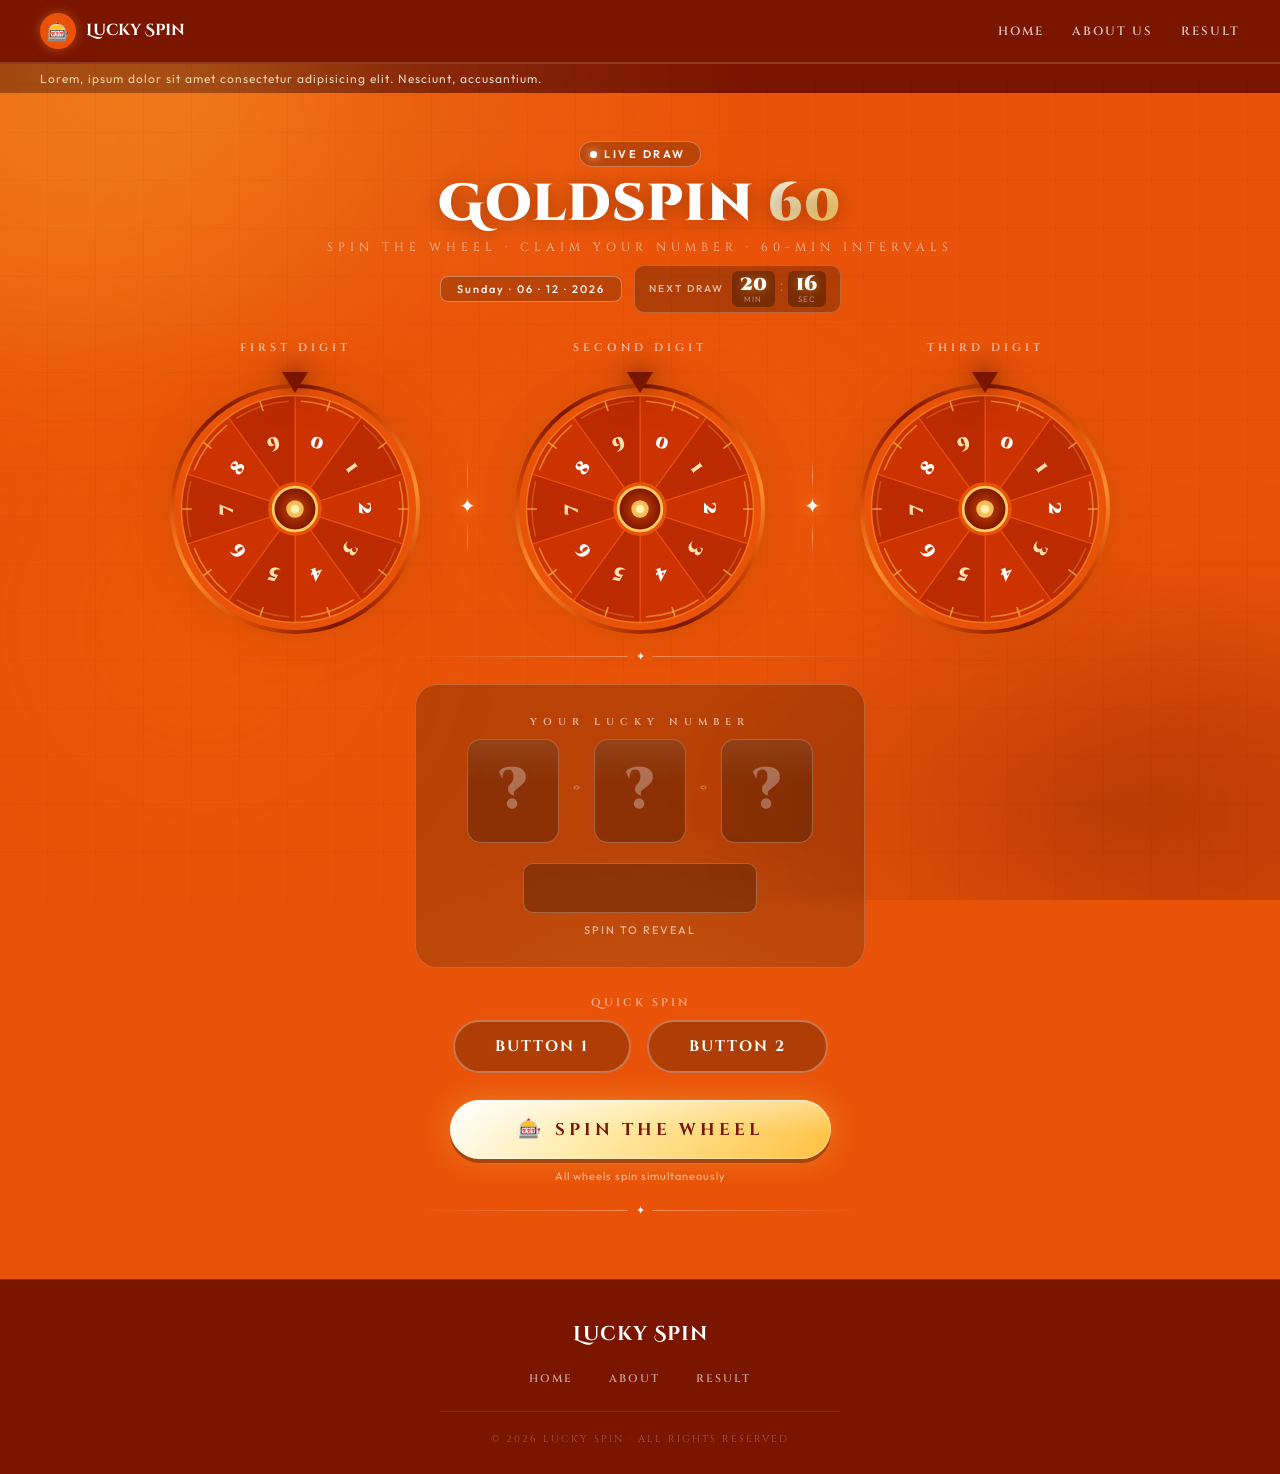
==== commit ad1b850e: "prefix btn added" ====
--- a/goldspin-60.html
+++ b/goldspin-60.html
@@ -17,9 +17,7 @@
   <header class="site-header" id="siteHeader">
     <a class="hdr-logo" href="#">
       <div class="hdr-logo-icon">🎰</div>
-      <div class="hdr-logo-text">
-        Lucky Spin
-      </div>
+      <div class="hdr-logo-text">Lucky Spin</div>
     </a>
     <nav class="hdr-nav">
       <a href="index.html">Home</a>
@@ -42,14 +40,12 @@
 
   <main class="wrap">
 
-    <!-- HEADER -->
     <section class="hdr">
       <div class="live-pill"><span class="live-dot"></span>Live Draw</div>
       <h1 class="title">Goldspin <span class="ff">60</span></h1>
       <p class="tagline">Spin the Wheel · Claim Your Number · 60-Min Intervals</p>
       <div class="date-row">
         <span class="date-chip" id="dateChip">—</span>
-        <!-- COUNTDOWN -->
         <div class="countdown-wrap">
           <span class="cd-label">Next Draw</span>
           <div class="cd-slots">
@@ -66,10 +62,7 @@
       <div class="wcol">
         <span class="dtag">First Digit</span>
         <div class="ptr-wrap">
-          <div class="ptr">
-            <div class="ptr-head"></div>
-            <div class="ptr-stem"></div>
-          </div>
+          <div class="ptr"><div class="ptr-head"></div><div class="ptr-stem"></div></div>
         </div>
         <div class="wframe">
           <div class="wring" id="ring1"></div>
@@ -88,17 +81,12 @@
         </div>
       </div>
       <div class="conn">
-        <div class="cline"></div>
-        <div class="cicon">✦</div>
-        <div class="cline"></div>
+        <div class="cline"></div><div class="cicon">✦</div><div class="cline"></div>
       </div>
       <div class="wcol">
         <span class="dtag">Second Digit</span>
         <div class="ptr-wrap">
-          <div class="ptr">
-            <div class="ptr-head"></div>
-            <div class="ptr-stem"></div>
-          </div>
+          <div class="ptr"><div class="ptr-head"></div><div class="ptr-stem"></div></div>
         </div>
         <div class="wframe">
           <div class="wring" id="ring2"></div>
@@ -111,17 +99,12 @@
         </div>
       </div>
       <div class="conn">
-        <div class="cline"></div>
-        <div class="cicon">✦</div>
-        <div class="cline"></div>
+        <div class="cline"></div><div class="cicon">✦</div><div class="cline"></div>
       </div>
       <div class="wcol">
         <span class="dtag">Third Digit</span>
         <div class="ptr-wrap">
-          <div class="ptr">
-            <div class="ptr-head"></div>
-            <div class="ptr-stem"></div>
-          </div>
+          <div class="ptr"><div class="ptr-head"></div><div class="ptr-stem"></div></div>
         </div>
         <div class="wframe">
           <div class="wring" id="ring3"></div>
@@ -146,8 +129,17 @@
         <div class="dsep">·</div>
         <div class="dbox" id="dbox3"><span class="dval dim" id="dval3">?</span></div>
       </div>
-      <input type="text" id="luckyInput" readonly style="margin-top: 10px; text-align: center; font-size: 18px;">
+      <input type="text" id="luckyInput" readonly style="margin-top:10px;text-align:center;font-size:18px;">
       <span class="rsub" id="rsub">Spin to reveal</span>
+    </div>
+
+    <!-- FIXED RESULT BUTTONS -->
+    <div class="fixed-btns-area">
+      <span class="fixed-btns-label">Quick Spin</span>
+      <div class="fixed-btns-row">
+        <button class="fixed-btn" onclick="spinFixed(1)">Button 1</button>
+        <button class="fixed-btn" onclick="spinFixed(2)">Button 2</button>
+      </div>
     </div>
 
     <div class="sarea">
@@ -161,11 +153,8 @@
 
   </main>
 
-  <!-- FOOTER -->
   <footer class="site-footer">
-    <div class="footer-logo">
-      Lucky Spin
-    </div>
+    <div class="footer-logo">Lucky Spin</div>
     <nav class="footer-nav">
       <a href="index.html">Home</a>
       <a href="#">About</a>
--- a/style.css
+++ b/style.css
@@ -1381,6 +1381,61 @@
     0 0 15px rgba(255, 200, 80, 0.2);
 }
 
+/* ── FIXED RESULT BUTTONS ── */
+.fixed-btns-area {
+  display: flex;
+  flex-direction: column;
+  align-items: center;
+  gap: 10px;
+}
+
+.fixed-btns-label {
+  font-family: "Cinzel", serif;
+  font-size: clamp(9px, 1.8vw, 11px);
+  font-weight: 600;
+  letter-spacing: 3px;
+  text-transform: uppercase;
+  color: rgba(255, 255, 255, 0.55);
+}
+
+.fixed-btns-row {
+  display: flex;
+  gap: 16px;
+}
+
+.fixed-btn {
+  border: 2px solid rgba(255, 255, 255, 0.3);
+  background: rgba(0, 0, 0, 0.25);
+  color: #fff;
+  font-family: "Cinzel", serif;
+  font-size: clamp(12px, 2.5vw, 15px);
+  font-weight: 700;
+  letter-spacing: 2px;
+  text-transform: uppercase;
+  padding: clamp(10px, 2vh, 14px) clamp(24px, 5vw, 40px);
+  border-radius: 100px;
+  cursor: pointer;
+  transition: all 0.2s ease;
+  backdrop-filter: blur(4px);
+}
+
+.fixed-btn:hover:not(:disabled) {
+  border-color: rgba(255, 200, 80, 0.7);
+  background: rgba(255, 200, 80, 0.15);
+  transform: translateY(-2px);
+  box-shadow: 0 0 22px rgba(255, 200, 80, 0.3);
+  color: #ffd060;
+}
+
+.fixed-btn:active:not(:disabled) {
+  transform: translateY(1px);
+}
+
+.fixed-btn:disabled {
+  opacity: 0.4;
+  cursor: not-allowed;
+}
+
 @media (max-width: 991px) {
   .stage {
     flex-wrap: wrap;
